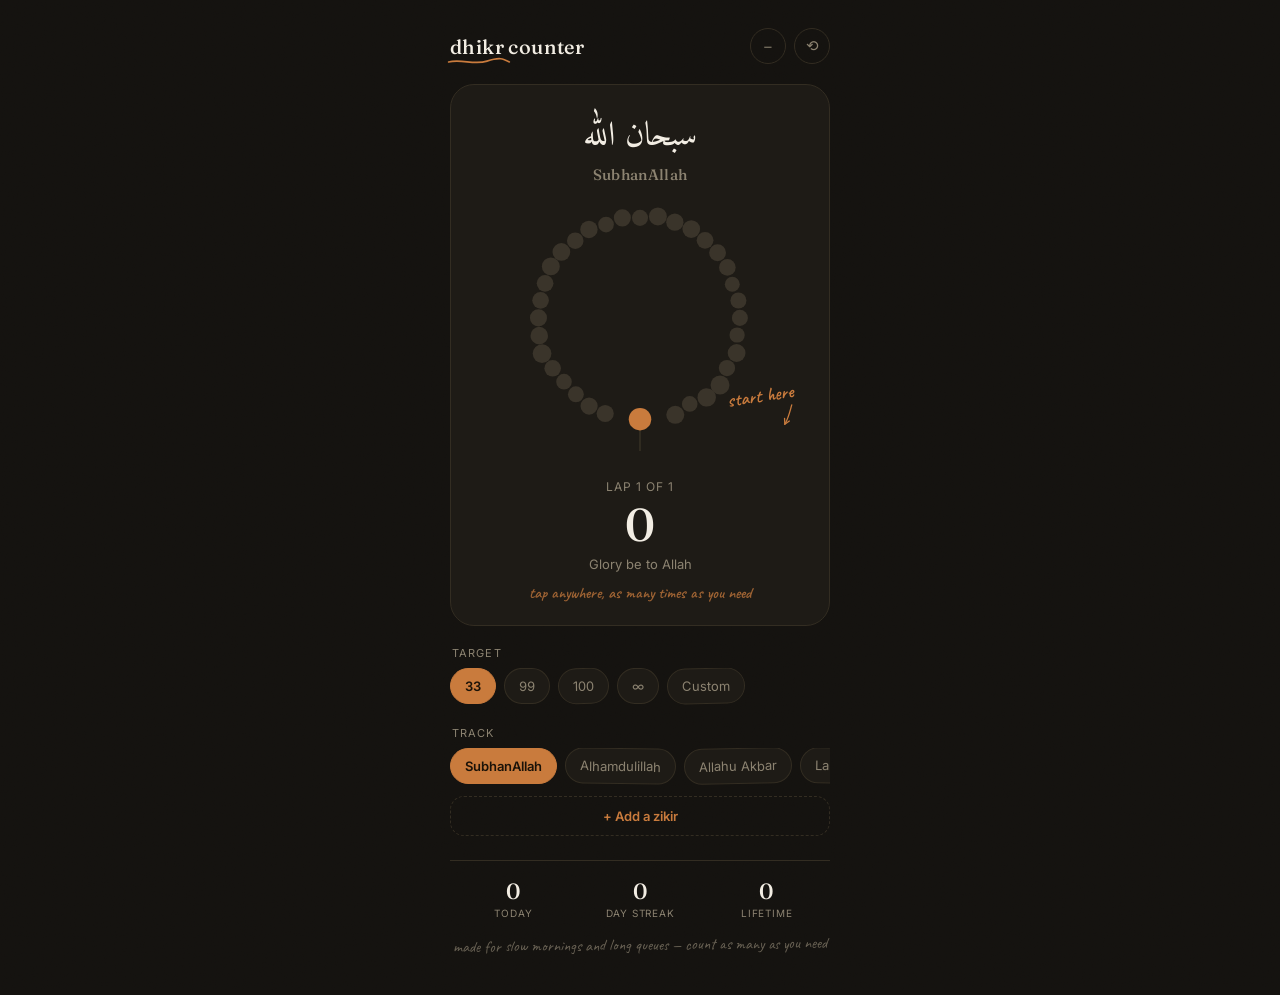
==== index.html @ d70d47c8 "first comment" ====
<!doctype html>
<html lang="en">
  <head>
    <meta charset="UTF-8" />
    <meta
      name="viewport"
      content="width=device-width, initial-scale=1, maximum-scale=1"
    />
    <title>Dhikr — Counter</title>
    <style>
      @import url("https://fonts.googleapis.com/css2?family=Fraunces:opsz,wght@9..144,400;9..144,500;9..144,600&family=Amiri:wght@400;700&family=Inter:wght@400;500;600&family=Caveat:wght@500;600&display=swap");

      :root {
        --bg: #14120f;
        --surface: #1e1b16;
        --surface-2: #262119;
        --bead-idle: #3a342a;
        --bead-lit: #e8dcc4;
        --accent: #c97b3d;
        --accent-soft: rgba(201, 123, 61, 0.18);
        --text: #f2ede3;
        --text-muted: #8c8371;
        --border: #332d22;
        --danger: #b8583f;
      }

      * {
        box-sizing: border-box;
      }
      html,
      body {
        margin: 0;
        padding: 0;
      }
      @media (prefers-reduced-motion: reduce) {
        * {
          animation-duration: 0.001ms !important;
          transition-duration: 0.001ms !important;
        }
      }

      body {
        background: var(--bg);
        color: var(--text);
        font-family: "Inter", sans-serif;
        min-height: 100vh;
        display: flex;
        justify-content: center;
        position: relative;
        overflow-x: hidden;
      }

      .grain {
        position: fixed;
        inset: 0;
        pointer-events: none;
        opacity: 0.05;
        mix-blend-mode: overlay;
        z-index: 0;
      }

      .app {
        width: 100%;
        max-width: 420px;
        padding: 28px 20px 40px;
        position: relative;
        z-index: 1;
        display: flex;
        flex-direction: column;
        gap: 20px;
      }

      header {
        display: flex;
        align-items: center;
        justify-content: space-between;
      }
      .wordmark {
        font-family: "Fraunces", serif;
        font-weight: 500;
        font-size: 20px;
        letter-spacing: 0.02em;
        color: var(--text);
      }
      .wordmark .word {
        position: relative;
        display: inline-block;
      }
      .wordmark .scribble {
        position: absolute;
        left: -3px;
        bottom: -8px;
        width: calc(100% + 10px);
        height: 10px;
        overflow: visible;
      }
      .wordmark .scribble path {
        stroke: var(--accent);
        stroke-width: 2;
        fill: none;
        stroke-linecap: round;
      }

      .header-actions {
        display: flex;
        gap: 8px;
      }
      .icon-btn {
        background: none;
        border: 1px solid var(--border);
        color: var(--text-muted);
        width: 36px;
        height: 36px;
        border-radius: 50%;
        cursor: pointer;
        display: flex;
        align-items: center;
        justify-content: center;
        font-size: 15px;
        transition:
          color 0.2s,
          border-color 0.2s,
          transform 0.2s;
        position: relative;
      }
      .icon-btn:hover {
        color: var(--text);
        border-color: var(--text-muted);
      }
      .icon-btn.pending {
        color: var(--danger);
        border-color: var(--danger);
        animation: pulse 1s ease-in-out infinite;
      }
      @keyframes pulse {
        0%,
        100% {
          transform: scale(1);
        }
        50% {
          transform: scale(1.08);
        }
      }

      .phrase-card {
        background: var(--surface);
        border: 1px solid var(--border);
        border-radius: 24px;
        padding: 30px 20px 22px;
        display: flex;
        flex-direction: column;
        align-items: center;
        gap: 6px;
        cursor: pointer;
        user-select: none;
        -webkit-user-select: none;
        -webkit-tap-highlight-color: transparent;
        position: relative;
        transition:
          box-shadow 0.25s ease,
          transform 0.08s ease;
      }
      .phrase-card:active {
        transform: scale(0.997);
      }
      .phrase-card:focus-visible {
        outline: 2px solid var(--accent);
        outline-offset: 3px;
      }
      .phrase-card.celebrate {
        box-shadow:
          0 0 0 1px var(--accent),
          0 0 44px var(--accent-soft);
      }

      .arabic {
        font-family: "Amiri", serif;
        font-size: 34px;
        line-height: 1.3;
        direction: rtl;
        text-align: center;
      }
      .custom-phrase {
        font-family: "Fraunces", serif;
        font-weight: 500;
        font-size: 27px;
        line-height: 1.3;
        text-align: center;
      }
      .translit {
        font-family: "Fraunces", serif;
        font-weight: 500;
        font-size: 15px;
        color: var(--text-muted);
        letter-spacing: 0.02em;
      }

      .necklace-wrap {
        position: relative;
        width: 100%;
        max-width: 300px;
      }
      svg#necklace {
        width: 100%;
        height: auto;
        margin: 6px 0 -4px;
        overflow: visible;
        display: block;
      }

      .margin-note {
        position: absolute;
        right: -6px;
        bottom: 14%;
        font-family: "Caveat", cursive;
        font-size: 19px;
        font-weight: 600;
        color: var(--accent);
        transform: rotate(-9deg);
        line-height: 1;
        pointer-events: none;
        transition: opacity 0.5s ease;
        text-align: right;
      }
      .margin-note.gone {
        opacity: 0;
      }
      .note-arrow {
        width: 26px;
        height: 26px;
        display: block;
        margin: 2px 0 0 auto;
        transform: scaleX(-1) rotate(6deg);
      }
      .note-arrow path {
        stroke: var(--accent);
        stroke-width: 2;
        fill: none;
        stroke-linecap: round;
        stroke-linejoin: round;
      }
      .bead {
        transition: fill 0.18s ease;
        transform-box: fill-box;
        transform-origin: center;
      }
      .bead.lit {
        fill: var(--bead-lit);
      }
      .bead.idle {
        fill: var(--bead-idle);
      }
      .bead.pop {
        animation: beadPop 0.35s ease;
      }
      @keyframes beadPop {
        0% {
          transform: scale(0.4);
        }
        55% {
          transform: scale(1.3);
        }
        100% {
          transform: scale(1);
        }
      }
      .imam-bead {
        fill: var(--accent);
      }
      .tassel {
        stroke: var(--border);
        stroke-width: 2;
      }

      .lap-info {
        font-size: 12px;
        color: var(--text-muted);
        letter-spacing: 0.08em;
        text-transform: uppercase;
      }
      .count-big {
        font-family: "Fraunces", serif;
        font-weight: 500;
        font-size: 46px;
        line-height: 1;
        margin: 2px 0;
        font-variant-numeric: tabular-nums;
      }
      .meaning {
        font-size: 13px;
        color: var(--text-muted);
        text-align: center;
        min-height: 16px;
      }
      .footline {
        min-height: 20px;
        margin-top: 4px;
      }
      .hint {
        font-family: "Caveat", cursive;
        font-size: 16px;
        font-weight: 600;
        color: var(--accent);
        opacity: 0.75;
        transition: opacity 0.4s;
      }

      .toast {
        position: absolute;
        top: 14px;
        left: 50%;
        transform: translateX(-50%);
        background: var(--accent);
        color: #1a1208;
        font-family: "Fraunces", serif;
        font-weight: 600;
        font-size: 13px;
        padding: 6px 14px;
        border-radius: 100px;
        opacity: 0;
        pointer-events: none;
        transition:
          opacity 0.3s,
          transform 0.3s;
        white-space: nowrap;
        display: flex;
        gap: 8px;
        align-items: center;
      }
      .toast.show {
        opacity: 1;
        transform: translateX(-50%) translateY(4px);
        pointer-events: auto;
      }
      .toast .toast-action {
        text-decoration: underline;
        cursor: pointer;
      }

      .chip-row {
        display: flex;
        gap: 8px;
        overflow-x: auto;
        padding-bottom: 2px;
        scrollbar-width: none;
        align-items: center;
      }
      .chip-row::-webkit-scrollbar {
        display: none;
      }

      .chip {
        flex: 0 0 auto;
        background: var(--surface);
        border: 1px solid var(--border);
        color: var(--text-muted);
        font-family: "Inter";
        font-size: 13px;
        padding: 9px 14px;
        border-radius: 100px;
        cursor: pointer;
        white-space: nowrap;
        transition: all 0.15s ease;
        display: flex;
        align-items: center;
        gap: 8px;
      }
      .chip:nth-child(odd) {
        transform: rotate(-1.1deg);
      }
      .chip:nth-child(even) {
        transform: rotate(0.9deg);
      }
      .chip.active,
      .chip:hover {
        transform: rotate(0deg);
      }
      .chip.active {
        background: var(--accent);
        color: #1a1208;
        border-color: var(--accent);
        font-weight: 600;
      }
      .chip:hover:not(.active) {
        border-color: var(--text-muted);
        color: var(--text);
      }
      .chip .dot {
        width: 5px;
        height: 5px;
        border-radius: 50%;
        background: currentColor;
        opacity: 0.5;
      }
      .chip .del {
        opacity: 0.55;
        padding-left: 2px;
        font-size: 14px;
        line-height: 1;
      }
      .chip .del:hover {
        opacity: 1;
        color: var(--danger);
      }
      .add-track-btn {
        width: 100%;
        margin-top: 10px;
        background: none;
        border: 1px dashed var(--border);
        color: var(--accent);
        font-family: "Inter";
        font-size: 13px;
        font-weight: 600;
        padding: 11px;
        border-radius: 14px;
        cursor: pointer;
        transition: all 0.15s ease;
      }
      .add-track-btn:hover {
        background: var(--accent-soft);
        border-color: var(--accent);
      }

      .stats {
        display: flex;
        justify-content: space-between;
        border-top: 1px solid var(--border);
        padding-top: 16px;
        margin-top: 4px;
      }
      .stat {
        display: flex;
        flex-direction: column;
        align-items: center;
        gap: 2px;
        flex: 1;
      }
      .stat span {
        font-family: "Fraunces", serif;
        font-weight: 500;
        font-size: 22px;
        font-variant-numeric: tabular-nums;
      }
      .stat label {
        font-size: 10px;
        color: var(--text-muted);
        letter-spacing: 0.08em;
        text-transform: uppercase;
      }

      .section-label {
        font-size: 11px;
        color: var(--text-muted);
        letter-spacing: 0.1em;
        text-transform: uppercase;
        padding-left: 2px;
        margin-bottom: 8px;
      }

      .colophon {
        font-family: "Caveat", cursive;
        font-size: 16px;
        color: var(--text-muted);
        opacity: 0.7;
        text-align: center;
        margin-top: -4px;
        transform: rotate(-0.6deg);
      }

      .modal-overlay {
        position: fixed;
        inset: 0;
        background: rgba(10, 8, 6, 0.6);
        backdrop-filter: blur(3px);
        display: flex;
        align-items: center;
        justify-content: center;
        z-index: 50;
        opacity: 1;
        transition: opacity 0.2s ease;
        padding: 20px;
      }
      .modal-overlay.hidden {
        opacity: 0;
        pointer-events: none;
      }
      .modal-card {
        background: var(--surface-2);
        border: 1px solid var(--border);
        border-radius: 20px;
        padding: 22px;
        width: min(360px, 100%);
        display: flex;
        flex-direction: column;
        gap: 12px;
      }
      .modal-title {
        font-family: "Fraunces", serif;
        font-weight: 500;
        font-size: 18px;
      }
      .modal-sub {
        font-size: 12px;
        color: var(--text-muted);
        margin-top: -8px;
      }
      .field-label {
        font-size: 11px;
        color: var(--text-muted);
        letter-spacing: 0.06em;
        text-transform: uppercase;
      }
      .field-input {
        background: var(--bg);
        border: 1px solid var(--border);
        color: var(--text);
        border-radius: 10px;
        padding: 11px 13px;
        font-family: "Inter";
        font-size: 14px;
        outline: none;
        transition: border-color 0.15s;
      }
      .field-input:focus {
        border-color: var(--accent);
      }
      .modal-actions {
        display: flex;
        justify-content: flex-end;
        gap: 8px;
        margin-top: 6px;
      }
      .btn {
        border-radius: 10px;
        padding: 10px 16px;
        font-family: "Inter";
        font-size: 13px;
        font-weight: 600;
        cursor: pointer;
        border: 1px solid transparent;
      }
      .btn-ghost {
        background: none;
        border-color: var(--border);
        color: var(--text-muted);
      }
      .btn-ghost:hover {
        color: var(--text);
      }
      .btn-primary {
        background: var(--accent);
        color: #1a1208;
      }
      .btn-primary:disabled {
        opacity: 0.4;
        cursor: not-allowed;
      }

      .visually-hidden {
        position: absolute;
        width: 1px;
        height: 1px;
        overflow: hidden;
        clip: rect(0, 0, 0, 0);
        white-space: nowrap;
      }
    </style>
  </head>
  <body>
    <svg class="grain" width="0" height="0">
      <filter id="noise">
        <feTurbulence
          type="fractalNoise"
          baseFrequency="0.9"
          numOctaves="2"
          stitchTiles="stitch"
        />
      </filter>
    </svg>
    <div class="grain" style="filter: url(#noise); background: #000"></div>

    <div class="app">
      <header>
        <div class="wordmark">
          <span class="word"
            >dhikr<svg
              class="scribble"
              viewBox="0 0 80 12"
              preserveAspectRatio="none"
              aria-hidden="true"
            >
              <path d="M2 6 C 18 2, 34 10, 50 5 S 70 2, 78 6" /></svg
          ></span>
          counter
        </div>
        <div class="header-actions">
          <button
            id="minusBtn"
            class="icon-btn"
            title="Subtract one count"
            aria-label="Subtract one from count"
          >
            −
          </button>
          <button
            id="resetBtn"
            class="icon-btn"
            title="Reset today's count"
            aria-label="Reset today's count"
          >
            ⟲
          </button>
        </div>
      </header>

      <div
        class="phrase-card"
        id="tapZone"
        role="button"
        tabindex="0"
        aria-label="Tap to count"
      >
        <div class="toast" id="toast"></div>
        <div id="primaryText"></div>
        <div class="translit" id="translitText"></div>

        <div class="necklace-wrap">
          <svg id="necklace" viewBox="0 0 320 300"></svg>
          <div class="margin-note" id="marginNote">
            start here
            <svg class="note-arrow" viewBox="0 0 40 40" aria-hidden="true">
              <path d="M4 4 C 10 14, 14 22, 22 30" />
              <path d="M14 27 L22 30 L20 21" />
            </svg>
          </div>
        </div>

        <div class="lap-info" id="lapInfo">Lap 1</div>
        <div class="count-big" id="countBig">0</div>
        <div class="meaning" id="meaningText"></div>
        <div class="footline">
          <span class="hint" id="hint"
            >tap anywhere, as many times as you need</span
          >
        </div>
      </div>

      <div class="visually-hidden" id="liveRegion" aria-live="polite"></div>

      <div>
        <div class="section-label">Target</div>
        <div class="chip-row" id="targets"></div>
      </div>

      <div>
        <div class="section-label">Track</div>
        <div class="chip-row" id="tracks"></div>
        <button id="addTrackBtn" class="add-track-btn">+ Add a zikir</button>
      </div>

      <div class="stats">
        <div class="stat">
          <span id="statToday">0</span><label>Today</label>
        </div>
        <div class="stat">
          <span id="statStreak">0</span><label>Day streak</label>
        </div>
        <div class="stat">
          <span id="statLifetime">0</span><label>Lifetime</label>
        </div>
      </div>

      <div class="colophon">
        made for slow mornings and long queues — count as many as you need
      </div>
    </div>

    <div class="modal-overlay hidden" id="modalOverlay">
      <div class="modal-card">
        <div class="modal-title">Add a zikir</div>
        <div class="modal-sub">
          Type it however you say it — Arabic script or transliteration both
          work.
        </div>
        <div class="field-label">Phrase</div>
        <input
          id="inputPhrase"
          class="field-input"
          type="text"
          placeholder="e.g. يا لطيف or Ya Latif"
          maxlength="60"
        />
        <div class="field-label">Meaning (optional)</div>
        <input
          id="inputMeaning"
          class="field-input"
          type="text"
          placeholder="e.g. O Most Gentle"
          maxlength="80"
        />
        <div class="modal-actions">
          <button id="modalCancel" class="btn btn-ghost">Cancel</button>
          <button id="modalAdd" class="btn btn-primary" disabled>Add</button>
        </div>
      </div>
    </div>

    <div class="modal-overlay hidden" id="targetModalOverlay">
      <div class="modal-card">
        <div class="modal-title">Set a target</div>
        <div class="field-label">Number of counts</div>
        <input
          id="inputTarget"
          class="field-input"
          type="number"
          inputmode="numeric"
          min="1"
          step="1"
          placeholder="e.g. 250"
        />
        <div class="modal-actions">
          <button id="targetModalCancel" class="btn btn-ghost">Cancel</button>
          <button id="targetModalSet" class="btn btn-primary" disabled>
            Set
          </button>
        </div>
      </div>
    </div>

    <script>
      (function () {
        const PRESETS = [
          {
            id: "subhanallah",
            arabic: "سبحان الله",
            translit: "SubhanAllah",
            meaning: "Glory be to Allah",
          },
          {
            id: "alhamdulillah",
            arabic: "الحمد لله",
            translit: "Alhamdulillah",
            meaning: "All praise is for Allah",
          },
          {
            id: "allahuakbar",
            arabic: "الله أكبر",
            translit: "Allahu Akbar",
            meaning: "Allah is greatest",
          },
          {
            id: "lailaha",
            arabic: "لا إله إلا الله",
            translit: "La ilaha illallah",
            meaning: "There is no god but Allah",
          },
          {
            id: "astaghfirullah",
            arabic: "أستغفر الله",
            translit: "Astaghfirullah",
            meaning: "I seek Allah\u2019s forgiveness",
          },
        ];
        const TARGETS = [
          { label: "33", value: 33 },
          { label: "99", value: 99 },
          { label: "100", value: 100 },
          { label: "\u221E", value: 0 },
        ];

        let customTracks = [];
        let ALL_TRACKS = [];

        const els = {
          primary: document.getElementById("primaryText"),
          translit: document.getElementById("translitText"),
          meaning: document.getElementById("meaningText"),
          lapInfo: document.getElementById("lapInfo"),
          countBig: document.getElementById("countBig"),
          hint: document.getElementById("hint"),
          marginNote: document.getElementById("marginNote"),
          tapZone: document.getElementById("tapZone"),
          necklace: document.getElementById("necklace"),
          targets: document.getElementById("targets"),
          tracks: document.getElementById("tracks"),
          addTrackBtn: document.getElementById("addTrackBtn"),
          statToday: document.getElementById("statToday"),
          statStreak: document.getElementById("statStreak"),
          statLifetime: document.getElementById("statLifetime"),
          minusBtn: document.getElementById("minusBtn"),
          resetBtn: document.getElementById("resetBtn"),
          toast: document.getElementById("toast"),
          liveRegion: document.getElementById("liveRegion"),
          modalOverlay: document.getElementById("modalOverlay"),
          inputPhrase: document.getElementById("inputPhrase"),
          inputMeaning: document.getElementById("inputMeaning"),
          modalAdd: document.getElementById("modalAdd"),
          modalCancel: document.getElementById("modalCancel"),
          targetModalOverlay: document.getElementById("targetModalOverlay"),
          inputTarget: document.getElementById("inputTarget"),
          targetModalSet: document.getElementById("targetModalSet"),
          targetModalCancel: document.getElementById("targetModalCancel"),
        };

        function todayStr() {
          return new Date().toISOString().slice(0, 10);
        }
        function yesterdayStr() {
          const d = new Date();
          d.setDate(d.getDate() - 1);
          return d.toISOString().slice(0, 10);
        }
        function fmt(n) {
          return n.toLocaleString("en-US");
        }
        function isArabicText(s) {
          return /[\u0600-\u06FF]/.test(s);
        }

        async function sGet(key) {
          try {
            const r = await window.storage.get(key, false);
            return r ? JSON.parse(r.value) : null;
          } catch (e) {
            return null;
          }
        }
        async function sSet(key, val) {
          try {
            await window.storage.set(key, JSON.stringify(val), false);
          } catch (e) {
            console.error("storage error", e);
          }
        }
        async function sDelete(key) {
          try {
            await window.storage.delete(key, false);
          } catch (e) {}
        }

        let meta = { lifetime: 0, streak: 0, lastActive: null };
        let trackCache = {};
        let currentTrackId = PRESETS[0].id;
        let hasTappedOnce = false;
        let saveTimer = null;

        function scheduleSave() {
          clearTimeout(saveTimer);
          saveTimer = setTimeout(flushSave, 500);
        }
        function flushSave() {
          sSet("meta", meta);
          if (trackCache[currentTrackId])
            sSet("track:" + currentTrackId, trackCache[currentTrackId]);
        }
        window.addEventListener("visibilitychange", () => {
          if (document.visibilityState === "hidden") {
            clearTimeout(saveTimer);
            flushSave();
          }
        });

        async function loadTrack(id) {
          if (trackCache[id]) return trackCache[id];
          let d = await sGet("track:" + id);
          if (!d) d = { date: todayStr(), count: 0, target: 33 };
          if (d.date !== todayStr()) {
            d.date = todayStr();
            d.count = 0;
          }
          trackCache[id] = d;
          return d;
        }

        function getTrack(id) {
          return ALL_TRACKS.find((t) => t.id === id);
        }

        function getDisplay(track) {
          if (track.isCustom) {
            const arabic = isArabicText(track.phrase);
            return {
              primary: track.phrase,
              primaryClass: arabic ? "arabic" : "custom-phrase",
              secondary: null,
              meaning: track.meaning || "",
            };
          }
          return {
            primary: track.arabic,
            primaryClass: "arabic",
            secondary: track.translit,
            meaning: track.meaning || "",
          };
        }

        function polar(cx, cy, r, thetaDeg) {
          const t = (thetaDeg * Math.PI) / 180;
          return { x: cx + r * Math.sin(t), y: cy - r * Math.cos(t) };
        }

        function buildNecklace(lapLength, litCount, animateLast) {
          const svg = els.necklace;
          svg.innerHTML = "";
          const cx = 160,
            cy = 130,
            r = 108;
          const ns = "http://www.w3.org/2000/svg";

          const imamPos = polar(cx, cy, r, 180);
          const tassel = document.createElementNS(ns, "line");
          tassel.setAttribute("x1", imamPos.x);
          tassel.setAttribute("y1", imamPos.y + 10);
          tassel.setAttribute("x2", imamPos.x);
          tassel.setAttribute("y2", imamPos.y + 34);
          tassel.setAttribute("class", "tassel");
          svg.appendChild(tassel);

          const startA = -160,
            endA = 160;
          for (let i = 0; i < lapLength; i++) {
            const theta =
              lapLength === 1
                ? 0
                : startA + i * ((endA - startA) / (lapLength - 1));
            // deterministic jitter per bead index — a real strung necklace is never perfectly even
            const seed =
              Math.sin(i * 12.9898 + lapLength * 78.233) * 43758.5453;
            const jitter = seed - Math.floor(seed); // 0..1
            const rJit = r + (jitter - 0.5) * 7;
            const sizeJit = 9 + (jitter - 0.5) * 2.2;
            const p = polar(cx, cy, rJit, theta);
            const c = document.createElementNS(ns, "circle");
            c.setAttribute("cx", p.x);
            c.setAttribute("cy", p.y);
            c.setAttribute("r", sizeJit);
            const lit = i < litCount;
            c.setAttribute(
              "class",
              "bead " +
                (lit ? "lit" : "idle") +
                (animateLast && i === litCount - 1 ? " pop" : ""),
            );
            svg.appendChild(c);
          }

          const imam = document.createElementNS(ns, "circle");
          imam.setAttribute("cx", imamPos.x);
          imam.setAttribute("cy", imamPos.y);
          imam.setAttribute("r", 12);
          imam.setAttribute("class", "imam-bead");
          svg.appendChild(imam);
        }

        function computeLapState(count, target) {
          if (!target) {
            const posInLap = count % 33;
            const lapNum = Math.floor(count / 33) + 1;
            return { lapLength: 33, posInLap, lapNum, totalLaps: null };
          }
          const inCycle = count % target;
          const lapIndex = Math.floor(inCycle / 33);
          const lapLength = Math.min(33, target - lapIndex * 33);
          const posInLap = inCycle - lapIndex * 33;
          const totalLaps = Math.ceil(target / 33);
          return { lapLength, posInLap, lapNum: lapIndex + 1, totalLaps };
        }

        function updateOnboarding() {
          const data = trackCache[currentTrackId];
          const show = !data || data.count === 0;
          els.hint.style.display = show ? "inline" : "none";
          els.marginNote.classList.toggle("gone", !show);
          hasTappedOnce = !show;
        }

        function render(animateLast) {
          const track = getTrack(currentTrackId);
          const data = trackCache[currentTrackId];
          const disp = getDisplay(track);

          els.primary.textContent = disp.primary;
          els.primary.className = disp.primaryClass;
          els.translit.textContent = disp.secondary || "";
          els.translit.style.display = disp.secondary ? "block" : "none";
          els.meaning.textContent = disp.meaning;

          const state = computeLapState(data.count, data.target);
          buildNecklace(state.lapLength, state.posInLap, animateLast);
          els.lapInfo.textContent = state.totalLaps
            ? `Lap ${Math.min(state.lapNum, state.totalLaps)} of ${state.totalLaps}`
            : `Lap ${state.lapNum}`;
          els.countBig.textContent = fmt(data.count);

          document.querySelectorAll("#targets .chip").forEach((ch) => {
            ch.classList.toggle(
              "active",
              Number(ch.dataset.value) === data.target,
            );
          });
          document.querySelectorAll("#tracks .chip").forEach((ch) => {
            ch.classList.toggle("active", ch.dataset.id === currentTrackId);
          });

          els.statToday.textContent = fmt(data.count);
          els.statStreak.textContent = fmt(meta.streak);
          els.statLifetime.textContent = fmt(meta.lifetime);

          els.tapZone.setAttribute(
            "aria-label",
            `${disp.primary}, count ${data.count}, tap to increase`,
          );
        }

        function vibrate(pattern) {
          if (navigator.vibrate) {
            try {
              navigator.vibrate(pattern);
            } catch (e) {}
          }
        }

        function showToast(text, actionLabel, actionFn) {
          els.toast.innerHTML = "";
          els.toast.appendChild(document.createTextNode(text));
          if (actionLabel) {
            const a = document.createElement("span");
            a.className = "toast-action";
            a.textContent = actionLabel;
            a.addEventListener("click", (e) => {
              e.stopPropagation();
              actionFn && actionFn();
              els.toast.classList.remove("show");
            });
            els.toast.appendChild(a);
          }
          els.toast.classList.add("show");
          clearTimeout(showToast._t);
          showToast._t = setTimeout(
            () => els.toast.classList.remove("show"),
            actionLabel ? 4000 : 1300,
          );
        }

        function announce(text) {
          els.liveRegion.textContent = text;
        }

        function registerDailyActivity() {
          const today = todayStr();
          if (meta.lastActive === today) return;
          meta.streak =
            meta.lastActive === yesterdayStr() ? meta.streak + 1 : 1;
          meta.lastActive = today;
        }

        function tap() {
          const data = trackCache[currentTrackId];
          const before = computeLapState(data.count, data.target);

          data.count += 1;
          meta.lifetime += 1;
          registerDailyActivity();

          const after = computeLapState(data.count, data.target);

          if (hasTappedOnce === false) {
            updateOnboarding();
          }

          render(true);

          if (data.target && data.count % data.target === 0) {
            els.tapZone.classList.add("celebrate");
            showToast(data.target + " completed ✓");
            announce(data.target + " completed");
            vibrate([40, 80, 40, 80, 80]);
            setTimeout(() => els.tapZone.classList.remove("celebrate"), 700);
          } else if (after.lapNum !== before.lapNum) {
            announce(
              "Lap " +
                Math.min(after.lapNum, after.totalLaps || after.lapNum) +
                " started",
            );
          }

          scheduleSave();
        }

        function decrement() {
          const data = trackCache[currentTrackId];
          if (data.count <= 0) return;
          data.count -= 1;
          meta.lifetime = Math.max(0, meta.lifetime - 1);
          if (data.count === 0) updateOnboarding();
          render(false);
          scheduleSave();
        }
        els.minusBtn.addEventListener("click", decrement);

        function buildTargetChips() {
          els.targets.innerHTML = "";
          const presetValues = TARGETS.map((t) => t.value);
          const currentTarget = trackCache[currentTrackId]
            ? trackCache[currentTrackId].target
            : 33;
          const isCustomActive = !presetValues.includes(currentTarget);

          TARGETS.forEach((t) => {
            const chip = document.createElement("button");
            chip.className = "chip";
            chip.textContent = t.label;
            chip.dataset.value = t.value;
            chip.addEventListener("click", () => {
              trackCache[currentTrackId].target = t.value;
              scheduleSave();
              buildTargetChips();
              render(false);
            });
            els.targets.appendChild(chip);
          });

          const customChip = document.createElement("button");
          customChip.className = "chip" + (isCustomActive ? " active" : "");
          customChip.textContent = isCustomActive
            ? fmt(currentTarget)
            : "Custom";
          customChip.dataset.custom = "true";
          customChip.addEventListener("click", openTargetModal);
          els.targets.appendChild(customChip);
        }

        function openTargetModal() {
          const currentTarget = trackCache[currentTrackId]
            ? trackCache[currentTrackId].target
            : "";
          const presetValues = TARGETS.map((t) => t.value);
          els.inputTarget.value =
            currentTarget && !presetValues.includes(currentTarget)
              ? currentTarget
              : "";
          els.targetModalSet.disabled = true;
          els.targetModalOverlay.classList.remove("hidden");
          setTimeout(() => els.inputTarget.focus(), 50);
        }
        function closeTargetModal() {
          els.targetModalOverlay.classList.add("hidden");
        }

        els.inputTarget.addEventListener("input", () => {
          const v = parseInt(els.inputTarget.value, 10);
          els.targetModalSet.disabled = !(v > 0);
        });
        els.targetModalCancel.addEventListener("click", closeTargetModal);
        els.targetModalOverlay.addEventListener("click", (e) => {
          if (e.target === els.targetModalOverlay) closeTargetModal();
        });
        els.inputTarget.addEventListener("keydown", (e) => {
          if (e.key === "Enter" && !els.targetModalSet.disabled)
            setCustomTarget();
        });
        els.targetModalSet.addEventListener("click", setCustomTarget);

        function setCustomTarget() {
          const v = parseInt(els.inputTarget.value, 10);
          if (!(v > 0)) return;
          trackCache[currentTrackId].target = v;
          scheduleSave();
          buildTargetChips();
          render(false);
          closeTargetModal();
        }

        function buildTrackChips() {
          els.tracks.innerHTML = "";
          ALL_TRACKS.forEach((t) => {
            const chip = document.createElement("button");
            chip.className = "chip";
            chip.dataset.id = t.id;

            const label = document.createElement("span");
            label.textContent = t.isCustom ? t.phrase : t.translit;
            chip.appendChild(label);

            if (t.isCustom) {
              const dot = document.createElement("span");
              dot.className = "dot";
              chip.insertBefore(dot, label);
              const del = document.createElement("span");
              del.className = "del";
              del.textContent = "×";
              del.title = "Remove";
              del.addEventListener("click", (e) => {
                e.stopPropagation();
                deleteCustomTrack(t.id);
              });
              chip.appendChild(del);
            }

            chip.addEventListener("click", async () => {
              currentTrackId = t.id;
              await loadTrack(t.id);
              sSet("ui:lastTrack", { id: t.id });
              hasTappedOnce = false;
              updateOnboarding();
              buildTargetChips();
              render(false);
            });
            els.tracks.appendChild(chip);
          });
        }

        async function deleteCustomTrack(id) {
          const removed = customTracks.find((t) => t.id === id);
          customTracks = customTracks.filter((t) => t.id !== id);
          ALL_TRACKS = PRESETS.concat(customTracks);
          await sSet("custom-tracks", customTracks);
          await sDelete("track:" + id);
          delete trackCache[id];

          if (currentTrackId === id) {
            currentTrackId = PRESETS[0].id;
            await loadTrack(currentTrackId);
            sSet("ui:lastTrack", { id: currentTrackId });
          }
          buildTrackChips();
          buildTargetChips();
          render(false);

          showToast("Zikir removed", "Undo", async () => {
            customTracks.push(removed);
            ALL_TRACKS = PRESETS.concat(customTracks);
            await sSet("custom-tracks", customTracks);
            buildTrackChips();
            render(false);
          });
        }

        function openModal() {
          els.inputPhrase.value = "";
          els.inputMeaning.value = "";
          els.modalAdd.disabled = true;
          els.modalOverlay.classList.remove("hidden");
          setTimeout(() => els.inputPhrase.focus(), 50);
        }
        function closeModal() {
          els.modalOverlay.classList.add("hidden");
        }

        els.inputPhrase.addEventListener("input", () => {
          els.modalAdd.disabled = els.inputPhrase.value.trim().length === 0;
        });
        els.modalCancel.addEventListener("click", closeModal);
        els.addTrackBtn.addEventListener("click", openModal);
        els.modalOverlay.addEventListener("click", (e) => {
          if (e.target === els.modalOverlay) closeModal();
        });
        document.addEventListener("keydown", (e) => {
          if (
            e.key === "Escape" &&
            !els.modalOverlay.classList.contains("hidden")
          )
            closeModal();
        });

        async function addCustomTrack() {
          const phrase = els.inputPhrase.value.trim();
          if (!phrase) return;
          const meaning = els.inputMeaning.value.trim();
          const id =
            "custom-" +
            Date.now().toString(36) +
            Math.random().toString(36).slice(2, 6);
          const track = {
            id,
            phrase,
            meaning,
            isCustom: true,
            createdAt: todayStr(),
          };
          customTracks.push(track);
          ALL_TRACKS = PRESETS.concat(customTracks);
          await sSet("custom-tracks", customTracks);

          currentTrackId = id;
          await loadTrack(id);
          sSet("ui:lastTrack", { id });

          buildTrackChips();
          buildTargetChips();
          hasTappedOnce = false;
          updateOnboarding();
          render(false);
          closeModal();
        }
        els.modalAdd.addEventListener("click", addCustomTrack);
        els.inputMeaning.addEventListener("keydown", (e) => {
          if (e.key === "Enter" && !els.modalAdd.disabled) addCustomTrack();
        });
        els.inputPhrase.addEventListener("keydown", (e) => {
          if (e.key === "Enter" && !els.modalAdd.disabled) addCustomTrack();
        });

        let resetPending = false,
          resetTimer = null;
        els.resetBtn.addEventListener("click", () => {
          if (!resetPending) {
            resetPending = true;
            els.resetBtn.classList.add("pending");
            els.resetBtn.title = "Tap again to confirm reset";
            resetTimer = setTimeout(() => {
              resetPending = false;
              els.resetBtn.classList.remove("pending");
              els.resetBtn.title = "Reset today's count";
            }, 3000);
          } else {
            clearTimeout(resetTimer);
            resetPending = false;
            els.resetBtn.classList.remove("pending");
            els.resetBtn.title = "Reset today's count";
            trackCache[currentTrackId].count = 0;
            updateOnboarding();
            scheduleSave();
            render(false);
          }
        });

        els.tapZone.addEventListener("click", tap);
        els.tapZone.addEventListener("keydown", (e) => {
          if (e.key === "Enter" || e.key === " ") {
            e.preventDefault();
            tap();
          }
        });

        async function init() {
          meta = (await sGet("meta")) || {
            lifetime: 0,
            streak: 0,
            lastActive: null,
          };
          customTracks = (await sGet("custom-tracks")) || [];
          ALL_TRACKS = PRESETS.concat(customTracks);

          const lastTrack = await sGet("ui:lastTrack");
          if (lastTrack && ALL_TRACKS.some((t) => t.id === lastTrack.id))
            currentTrackId = lastTrack.id;
          else currentTrackId = PRESETS[0].id;

          await loadTrack(currentTrackId);
          buildTargetChips();
          buildTrackChips();
          updateOnboarding();
          render(false);
        }

        init();
      })();
    </script>
  </body>
</html>
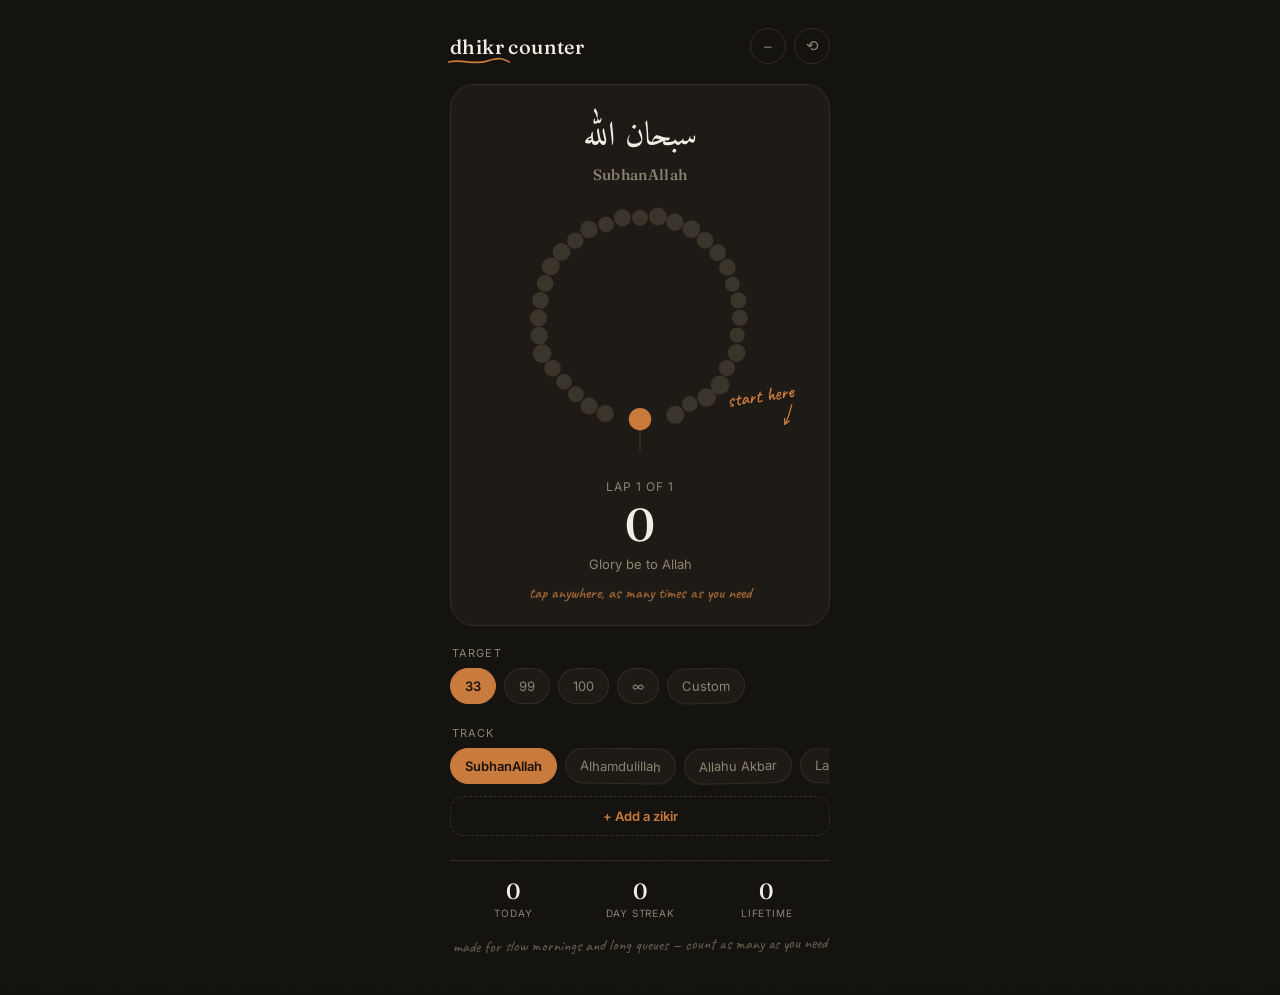
==== commit d5b642f8: "add dhikr counter as sepeate files" ====
--- a/index.html
+++ b/index.html
@@ -7,564 +7,12 @@
       content="width=device-width, initial-scale=1, maximum-scale=1"
     />
     <title>Dhikr — Counter</title>
-    <style>
-      @import url("https://fonts.googleapis.com/css2?family=Fraunces:opsz,wght@9..144,400;9..144,500;9..144,600&family=Amiri:wght@400;700&family=Inter:wght@400;500;600&family=Caveat:wght@500;600&display=swap");
-
-      :root {
-        --bg: #14120f;
-        --surface: #1e1b16;
-        --surface-2: #262119;
-        --bead-idle: #3a342a;
-        --bead-lit: #e8dcc4;
-        --accent: #c97b3d;
-        --accent-soft: rgba(201, 123, 61, 0.18);
-        --text: #f2ede3;
-        --text-muted: #8c8371;
-        --border: #332d22;
-        --danger: #b8583f;
-      }
-
-      * {
-        box-sizing: border-box;
-      }
-      html,
-      body {
-        margin: 0;
-        padding: 0;
-      }
-      @media (prefers-reduced-motion: reduce) {
-        * {
-          animation-duration: 0.001ms !important;
-          transition-duration: 0.001ms !important;
-        }
-      }
-
-      body {
-        background: var(--bg);
-        color: var(--text);
-        font-family: "Inter", sans-serif;
-        min-height: 100vh;
-        display: flex;
-        justify-content: center;
-        position: relative;
-        overflow-x: hidden;
-      }
-
-      .grain {
-        position: fixed;
-        inset: 0;
-        pointer-events: none;
-        opacity: 0.05;
-        mix-blend-mode: overlay;
-        z-index: 0;
-      }
-
-      .app {
-        width: 100%;
-        max-width: 420px;
-        padding: 28px 20px 40px;
-        position: relative;
-        z-index: 1;
-        display: flex;
-        flex-direction: column;
-        gap: 20px;
-      }
-
-      header {
-        display: flex;
-        align-items: center;
-        justify-content: space-between;
-      }
-      .wordmark {
-        font-family: "Fraunces", serif;
-        font-weight: 500;
-        font-size: 20px;
-        letter-spacing: 0.02em;
-        color: var(--text);
-      }
-      .wordmark .word {
-        position: relative;
-        display: inline-block;
-      }
-      .wordmark .scribble {
-        position: absolute;
-        left: -3px;
-        bottom: -8px;
-        width: calc(100% + 10px);
-        height: 10px;
-        overflow: visible;
-      }
-      .wordmark .scribble path {
-        stroke: var(--accent);
-        stroke-width: 2;
-        fill: none;
-        stroke-linecap: round;
-      }
-
-      .header-actions {
-        display: flex;
-        gap: 8px;
-      }
-      .icon-btn {
-        background: none;
-        border: 1px solid var(--border);
-        color: var(--text-muted);
-        width: 36px;
-        height: 36px;
-        border-radius: 50%;
-        cursor: pointer;
-        display: flex;
-        align-items: center;
-        justify-content: center;
-        font-size: 15px;
-        transition:
-          color 0.2s,
-          border-color 0.2s,
-          transform 0.2s;
-        position: relative;
-      }
-      .icon-btn:hover {
-        color: var(--text);
-        border-color: var(--text-muted);
-      }
-      .icon-btn.pending {
-        color: var(--danger);
-        border-color: var(--danger);
-        animation: pulse 1s ease-in-out infinite;
-      }
-      @keyframes pulse {
-        0%,
-        100% {
-          transform: scale(1);
-        }
-        50% {
-          transform: scale(1.08);
-        }
-      }
-
-      .phrase-card {
-        background: var(--surface);
-        border: 1px solid var(--border);
-        border-radius: 24px;
-        padding: 30px 20px 22px;
-        display: flex;
-        flex-direction: column;
-        align-items: center;
-        gap: 6px;
-        cursor: pointer;
-        user-select: none;
-        -webkit-user-select: none;
-        -webkit-tap-highlight-color: transparent;
-        position: relative;
-        transition:
-          box-shadow 0.25s ease,
-          transform 0.08s ease;
-      }
-      .phrase-card:active {
-        transform: scale(0.997);
-      }
-      .phrase-card:focus-visible {
-        outline: 2px solid var(--accent);
-        outline-offset: 3px;
-      }
-      .phrase-card.celebrate {
-        box-shadow:
-          0 0 0 1px var(--accent),
-          0 0 44px var(--accent-soft);
-      }
-
-      .arabic {
-        font-family: "Amiri", serif;
-        font-size: 34px;
-        line-height: 1.3;
-        direction: rtl;
-        text-align: center;
-      }
-      .custom-phrase {
-        font-family: "Fraunces", serif;
-        font-weight: 500;
-        font-size: 27px;
-        line-height: 1.3;
-        text-align: center;
-      }
-      .translit {
-        font-family: "Fraunces", serif;
-        font-weight: 500;
-        font-size: 15px;
-        color: var(--text-muted);
-        letter-spacing: 0.02em;
-      }
-
-      .necklace-wrap {
-        position: relative;
-        width: 100%;
-        max-width: 300px;
-      }
-      svg#necklace {
-        width: 100%;
-        height: auto;
-        margin: 6px 0 -4px;
-        overflow: visible;
-        display: block;
-      }
-
-      .margin-note {
-        position: absolute;
-        right: -6px;
-        bottom: 14%;
-        font-family: "Caveat", cursive;
-        font-size: 19px;
-        font-weight: 600;
-        color: var(--accent);
-        transform: rotate(-9deg);
-        line-height: 1;
-        pointer-events: none;
-        transition: opacity 0.5s ease;
-        text-align: right;
-      }
-      .margin-note.gone {
-        opacity: 0;
-      }
-      .note-arrow {
-        width: 26px;
-        height: 26px;
-        display: block;
-        margin: 2px 0 0 auto;
-        transform: scaleX(-1) rotate(6deg);
-      }
-      .note-arrow path {
-        stroke: var(--accent);
-        stroke-width: 2;
-        fill: none;
-        stroke-linecap: round;
-        stroke-linejoin: round;
-      }
-      .bead {
-        transition: fill 0.18s ease;
-        transform-box: fill-box;
-        transform-origin: center;
-      }
-      .bead.lit {
-        fill: var(--bead-lit);
-      }
-      .bead.idle {
-        fill: var(--bead-idle);
-      }
-      .bead.pop {
-        animation: beadPop 0.35s ease;
-      }
-      @keyframes beadPop {
-        0% {
-          transform: scale(0.4);
-        }
-        55% {
-          transform: scale(1.3);
-        }
-        100% {
-          transform: scale(1);
-        }
-      }
-      .imam-bead {
-        fill: var(--accent);
-      }
-      .tassel {
-        stroke: var(--border);
-        stroke-width: 2;
-      }
-
-      .lap-info {
-        font-size: 12px;
-        color: var(--text-muted);
-        letter-spacing: 0.08em;
-        text-transform: uppercase;
-      }
-      .count-big {
-        font-family: "Fraunces", serif;
-        font-weight: 500;
-        font-size: 46px;
-        line-height: 1;
-        margin: 2px 0;
-        font-variant-numeric: tabular-nums;
-      }
-      .meaning {
-        font-size: 13px;
-        color: var(--text-muted);
-        text-align: center;
-        min-height: 16px;
-      }
-      .footline {
-        min-height: 20px;
-        margin-top: 4px;
-      }
-      .hint {
-        font-family: "Caveat", cursive;
-        font-size: 16px;
-        font-weight: 600;
-        color: var(--accent);
-        opacity: 0.75;
-        transition: opacity 0.4s;
-      }
-
-      .toast {
-        position: absolute;
-        top: 14px;
-        left: 50%;
-        transform: translateX(-50%);
-        background: var(--accent);
-        color: #1a1208;
-        font-family: "Fraunces", serif;
-        font-weight: 600;
-        font-size: 13px;
-        padding: 6px 14px;
-        border-radius: 100px;
-        opacity: 0;
-        pointer-events: none;
-        transition:
-          opacity 0.3s,
-          transform 0.3s;
-        white-space: nowrap;
-        display: flex;
-        gap: 8px;
-        align-items: center;
-      }
-      .toast.show {
-        opacity: 1;
-        transform: translateX(-50%) translateY(4px);
-        pointer-events: auto;
-      }
-      .toast .toast-action {
-        text-decoration: underline;
-        cursor: pointer;
-      }
-
-      .chip-row {
-        display: flex;
-        gap: 8px;
-        overflow-x: auto;
-        padding-bottom: 2px;
-        scrollbar-width: none;
-        align-items: center;
-      }
-      .chip-row::-webkit-scrollbar {
-        display: none;
-      }
-
-      .chip {
-        flex: 0 0 auto;
-        background: var(--surface);
-        border: 1px solid var(--border);
-        color: var(--text-muted);
-        font-family: "Inter";
-        font-size: 13px;
-        padding: 9px 14px;
-        border-radius: 100px;
-        cursor: pointer;
-        white-space: nowrap;
-        transition: all 0.15s ease;
-        display: flex;
-        align-items: center;
-        gap: 8px;
-      }
-      .chip:nth-child(odd) {
-        transform: rotate(-1.1deg);
-      }
-      .chip:nth-child(even) {
-        transform: rotate(0.9deg);
-      }
-      .chip.active,
-      .chip:hover {
-        transform: rotate(0deg);
-      }
-      .chip.active {
-        background: var(--accent);
-        color: #1a1208;
-        border-color: var(--accent);
-        font-weight: 600;
-      }
-      .chip:hover:not(.active) {
-        border-color: var(--text-muted);
-        color: var(--text);
-      }
-      .chip .dot {
-        width: 5px;
-        height: 5px;
-        border-radius: 50%;
-        background: currentColor;
-        opacity: 0.5;
-      }
-      .chip .del {
-        opacity: 0.55;
-        padding-left: 2px;
-        font-size: 14px;
-        line-height: 1;
-      }
-      .chip .del:hover {
-        opacity: 1;
-        color: var(--danger);
-      }
-      .add-track-btn {
-        width: 100%;
-        margin-top: 10px;
-        background: none;
-        border: 1px dashed var(--border);
-        color: var(--accent);
-        font-family: "Inter";
-        font-size: 13px;
-        font-weight: 600;
-        padding: 11px;
-        border-radius: 14px;
-        cursor: pointer;
-        transition: all 0.15s ease;
-      }
-      .add-track-btn:hover {
-        background: var(--accent-soft);
-        border-color: var(--accent);
-      }
-
-      .stats {
-        display: flex;
-        justify-content: space-between;
-        border-top: 1px solid var(--border);
-        padding-top: 16px;
-        margin-top: 4px;
-      }
-      .stat {
-        display: flex;
-        flex-direction: column;
-        align-items: center;
-        gap: 2px;
-        flex: 1;
-      }
-      .stat span {
-        font-family: "Fraunces", serif;
-        font-weight: 500;
-        font-size: 22px;
-        font-variant-numeric: tabular-nums;
-      }
-      .stat label {
-        font-size: 10px;
-        color: var(--text-muted);
-        letter-spacing: 0.08em;
-        text-transform: uppercase;
-      }
-
-      .section-label {
-        font-size: 11px;
-        color: var(--text-muted);
-        letter-spacing: 0.1em;
-        text-transform: uppercase;
-        padding-left: 2px;
-        margin-bottom: 8px;
-      }
-
-      .colophon {
-        font-family: "Caveat", cursive;
-        font-size: 16px;
-        color: var(--text-muted);
-        opacity: 0.7;
-        text-align: center;
-        margin-top: -4px;
-        transform: rotate(-0.6deg);
-      }
-
-      .modal-overlay {
-        position: fixed;
-        inset: 0;
-        background: rgba(10, 8, 6, 0.6);
-        backdrop-filter: blur(3px);
-        display: flex;
-        align-items: center;
-        justify-content: center;
-        z-index: 50;
-        opacity: 1;
-        transition: opacity 0.2s ease;
-        padding: 20px;
-      }
-      .modal-overlay.hidden {
-        opacity: 0;
-        pointer-events: none;
-      }
-      .modal-card {
-        background: var(--surface-2);
-        border: 1px solid var(--border);
-        border-radius: 20px;
-        padding: 22px;
-        width: min(360px, 100%);
-        display: flex;
-        flex-direction: column;
-        gap: 12px;
-      }
-      .modal-title {
-        font-family: "Fraunces", serif;
-        font-weight: 500;
-        font-size: 18px;
-      }
-      .modal-sub {
-        font-size: 12px;
-        color: var(--text-muted);
-        margin-top: -8px;
-      }
-      .field-label {
-        font-size: 11px;
-        color: var(--text-muted);
-        letter-spacing: 0.06em;
-        text-transform: uppercase;
-      }
-      .field-input {
-        background: var(--bg);
-        border: 1px solid var(--border);
-        color: var(--text);
-        border-radius: 10px;
-        padding: 11px 13px;
-        font-family: "Inter";
-        font-size: 14px;
-        outline: none;
-        transition: border-color 0.15s;
-      }
-      .field-input:focus {
-        border-color: var(--accent);
-      }
-      .modal-actions {
-        display: flex;
-        justify-content: flex-end;
-        gap: 8px;
-        margin-top: 6px;
-      }
-      .btn {
-        border-radius: 10px;
-        padding: 10px 16px;
-        font-family: "Inter";
-        font-size: 13px;
-        font-weight: 600;
-        cursor: pointer;
-        border: 1px solid transparent;
-      }
-      .btn-ghost {
-        background: none;
-        border-color: var(--border);
-        color: var(--text-muted);
-      }
-      .btn-ghost:hover {
-        color: var(--text);
-      }
-      .btn-primary {
-        background: var(--accent);
-        color: #1a1208;
-      }
-      .btn-primary:disabled {
-        opacity: 0.4;
-        cursor: not-allowed;
-      }
-
-      .visually-hidden {
-        position: absolute;
-        width: 1px;
-        height: 1px;
-        overflow: hidden;
-        clip: rect(0, 0, 0, 0);
-        white-space: nowrap;
-      }
-    </style>
+    <link rel="preconnect" href="https://fonts.googleapis.com" />
+    <link
+      href="https://fonts.googleapis.com/css2?family=Fraunces:opsz,wght@9..144,400;9..144,500;9..144,600&family=Amiri:wght@400;700&family=Inter:wght@400;500;600&family=Caveat:wght@500;600&display=swap"
+      rel="stylesheet"
+    />
+    <link rel="stylesheet" href="style.css" />
   </head>
   <body>
     <svg class="grain" width="0" height="0">
@@ -727,635 +175,6 @@
       </div>
     </div>
 
-    <script>
-      (function () {
-        const PRESETS = [
-          {
-            id: "subhanallah",
-            arabic: "سبحان الله",
-            translit: "SubhanAllah",
-            meaning: "Glory be to Allah",
-          },
-          {
-            id: "alhamdulillah",
-            arabic: "الحمد لله",
-            translit: "Alhamdulillah",
-            meaning: "All praise is for Allah",
-          },
-          {
-            id: "allahuakbar",
-            arabic: "الله أكبر",
-            translit: "Allahu Akbar",
-            meaning: "Allah is greatest",
-          },
-          {
-            id: "lailaha",
-            arabic: "لا إله إلا الله",
-            translit: "La ilaha illallah",
-            meaning: "There is no god but Allah",
-          },
-          {
-            id: "astaghfirullah",
-            arabic: "أستغفر الله",
-            translit: "Astaghfirullah",
-            meaning: "I seek Allah\u2019s forgiveness",
-          },
-        ];
-        const TARGETS = [
-          { label: "33", value: 33 },
-          { label: "99", value: 99 },
-          { label: "100", value: 100 },
-          { label: "\u221E", value: 0 },
-        ];
-
-        let customTracks = [];
-        let ALL_TRACKS = [];
-
-        const els = {
-          primary: document.getElementById("primaryText"),
-          translit: document.getElementById("translitText"),
-          meaning: document.getElementById("meaningText"),
-          lapInfo: document.getElementById("lapInfo"),
-          countBig: document.getElementById("countBig"),
-          hint: document.getElementById("hint"),
-          marginNote: document.getElementById("marginNote"),
-          tapZone: document.getElementById("tapZone"),
-          necklace: document.getElementById("necklace"),
-          targets: document.getElementById("targets"),
-          tracks: document.getElementById("tracks"),
-          addTrackBtn: document.getElementById("addTrackBtn"),
-          statToday: document.getElementById("statToday"),
-          statStreak: document.getElementById("statStreak"),
-          statLifetime: document.getElementById("statLifetime"),
-          minusBtn: document.getElementById("minusBtn"),
-          resetBtn: document.getElementById("resetBtn"),
-          toast: document.getElementById("toast"),
-          liveRegion: document.getElementById("liveRegion"),
-          modalOverlay: document.getElementById("modalOverlay"),
-          inputPhrase: document.getElementById("inputPhrase"),
-          inputMeaning: document.getElementById("inputMeaning"),
-          modalAdd: document.getElementById("modalAdd"),
-          modalCancel: document.getElementById("modalCancel"),
-          targetModalOverlay: document.getElementById("targetModalOverlay"),
-          inputTarget: document.getElementById("inputTarget"),
-          targetModalSet: document.getElementById("targetModalSet"),
-          targetModalCancel: document.getElementById("targetModalCancel"),
-        };
-
-        function todayStr() {
-          return new Date().toISOString().slice(0, 10);
-        }
-        function yesterdayStr() {
-          const d = new Date();
-          d.setDate(d.getDate() - 1);
-          return d.toISOString().slice(0, 10);
-        }
-        function fmt(n) {
-          return n.toLocaleString("en-US");
-        }
-        function isArabicText(s) {
-          return /[\u0600-\u06FF]/.test(s);
-        }
-
-        async function sGet(key) {
-          try {
-            const r = await window.storage.get(key, false);
-            return r ? JSON.parse(r.value) : null;
-          } catch (e) {
-            return null;
-          }
-        }
-        async function sSet(key, val) {
-          try {
-            await window.storage.set(key, JSON.stringify(val), false);
-          } catch (e) {
-            console.error("storage error", e);
-          }
-        }
-        async function sDelete(key) {
-          try {
-            await window.storage.delete(key, false);
-          } catch (e) {}
-        }
-
-        let meta = { lifetime: 0, streak: 0, lastActive: null };
-        let trackCache = {};
-        let currentTrackId = PRESETS[0].id;
-        let hasTappedOnce = false;
-        let saveTimer = null;
-
-        function scheduleSave() {
-          clearTimeout(saveTimer);
-          saveTimer = setTimeout(flushSave, 500);
-        }
-        function flushSave() {
-          sSet("meta", meta);
-          if (trackCache[currentTrackId])
-            sSet("track:" + currentTrackId, trackCache[currentTrackId]);
-        }
-        window.addEventListener("visibilitychange", () => {
-          if (document.visibilityState === "hidden") {
-            clearTimeout(saveTimer);
-            flushSave();
-          }
-        });
-
-        async function loadTrack(id) {
-          if (trackCache[id]) return trackCache[id];
-          let d = await sGet("track:" + id);
-          if (!d) d = { date: todayStr(), count: 0, target: 33 };
-          if (d.date !== todayStr()) {
-            d.date = todayStr();
-            d.count = 0;
-          }
-          trackCache[id] = d;
-          return d;
-        }
-
-        function getTrack(id) {
-          return ALL_TRACKS.find((t) => t.id === id);
-        }
-
-        function getDisplay(track) {
-          if (track.isCustom) {
-            const arabic = isArabicText(track.phrase);
-            return {
-              primary: track.phrase,
-              primaryClass: arabic ? "arabic" : "custom-phrase",
-              secondary: null,
-              meaning: track.meaning || "",
-            };
-          }
-          return {
-            primary: track.arabic,
-            primaryClass: "arabic",
-            secondary: track.translit,
-            meaning: track.meaning || "",
-          };
-        }
-
-        function polar(cx, cy, r, thetaDeg) {
-          const t = (thetaDeg * Math.PI) / 180;
-          return { x: cx + r * Math.sin(t), y: cy - r * Math.cos(t) };
-        }
-
-        function buildNecklace(lapLength, litCount, animateLast) {
-          const svg = els.necklace;
-          svg.innerHTML = "";
-          const cx = 160,
-            cy = 130,
-            r = 108;
-          const ns = "http://www.w3.org/2000/svg";
-
-          const imamPos = polar(cx, cy, r, 180);
-          const tassel = document.createElementNS(ns, "line");
-          tassel.setAttribute("x1", imamPos.x);
-          tassel.setAttribute("y1", imamPos.y + 10);
-          tassel.setAttribute("x2", imamPos.x);
-          tassel.setAttribute("y2", imamPos.y + 34);
-          tassel.setAttribute("class", "tassel");
-          svg.appendChild(tassel);
-
-          const startA = -160,
-            endA = 160;
-          for (let i = 0; i < lapLength; i++) {
-            const theta =
-              lapLength === 1
-                ? 0
-                : startA + i * ((endA - startA) / (lapLength - 1));
-            // deterministic jitter per bead index — a real strung necklace is never perfectly even
-            const seed =
-              Math.sin(i * 12.9898 + lapLength * 78.233) * 43758.5453;
-            const jitter = seed - Math.floor(seed); // 0..1
-            const rJit = r + (jitter - 0.5) * 7;
-            const sizeJit = 9 + (jitter - 0.5) * 2.2;
-            const p = polar(cx, cy, rJit, theta);
-            const c = document.createElementNS(ns, "circle");
-            c.setAttribute("cx", p.x);
-            c.setAttribute("cy", p.y);
-            c.setAttribute("r", sizeJit);
-            const lit = i < litCount;
-            c.setAttribute(
-              "class",
-              "bead " +
-                (lit ? "lit" : "idle") +
-                (animateLast && i === litCount - 1 ? " pop" : ""),
-            );
-            svg.appendChild(c);
-          }
-
-          const imam = document.createElementNS(ns, "circle");
-          imam.setAttribute("cx", imamPos.x);
-          imam.setAttribute("cy", imamPos.y);
-          imam.setAttribute("r", 12);
-          imam.setAttribute("class", "imam-bead");
-          svg.appendChild(imam);
-        }
-
-        function computeLapState(count, target) {
-          if (!target) {
-            const posInLap = count % 33;
-            const lapNum = Math.floor(count / 33) + 1;
-            return { lapLength: 33, posInLap, lapNum, totalLaps: null };
-          }
-          const inCycle = count % target;
-          const lapIndex = Math.floor(inCycle / 33);
-          const lapLength = Math.min(33, target - lapIndex * 33);
-          const posInLap = inCycle - lapIndex * 33;
-          const totalLaps = Math.ceil(target / 33);
-          return { lapLength, posInLap, lapNum: lapIndex + 1, totalLaps };
-        }
-
-        function updateOnboarding() {
-          const data = trackCache[currentTrackId];
-          const show = !data || data.count === 0;
-          els.hint.style.display = show ? "inline" : "none";
-          els.marginNote.classList.toggle("gone", !show);
-          hasTappedOnce = !show;
-        }
-
-        function render(animateLast) {
-          const track = getTrack(currentTrackId);
-          const data = trackCache[currentTrackId];
-          const disp = getDisplay(track);
-
-          els.primary.textContent = disp.primary;
-          els.primary.className = disp.primaryClass;
-          els.translit.textContent = disp.secondary || "";
-          els.translit.style.display = disp.secondary ? "block" : "none";
-          els.meaning.textContent = disp.meaning;
-
-          const state = computeLapState(data.count, data.target);
-          buildNecklace(state.lapLength, state.posInLap, animateLast);
-          els.lapInfo.textContent = state.totalLaps
-            ? `Lap ${Math.min(state.lapNum, state.totalLaps)} of ${state.totalLaps}`
-            : `Lap ${state.lapNum}`;
-          els.countBig.textContent = fmt(data.count);
-
-          document.querySelectorAll("#targets .chip").forEach((ch) => {
-            ch.classList.toggle(
-              "active",
-              Number(ch.dataset.value) === data.target,
-            );
-          });
-          document.querySelectorAll("#tracks .chip").forEach((ch) => {
-            ch.classList.toggle("active", ch.dataset.id === currentTrackId);
-          });
-
-          els.statToday.textContent = fmt(data.count);
-          els.statStreak.textContent = fmt(meta.streak);
-          els.statLifetime.textContent = fmt(meta.lifetime);
-
-          els.tapZone.setAttribute(
-            "aria-label",
-            `${disp.primary}, count ${data.count}, tap to increase`,
-          );
-        }
-
-        function vibrate(pattern) {
-          if (navigator.vibrate) {
-            try {
-              navigator.vibrate(pattern);
-            } catch (e) {}
-          }
-        }
-
-        function showToast(text, actionLabel, actionFn) {
-          els.toast.innerHTML = "";
-          els.toast.appendChild(document.createTextNode(text));
-          if (actionLabel) {
-            const a = document.createElement("span");
-            a.className = "toast-action";
-            a.textContent = actionLabel;
-            a.addEventListener("click", (e) => {
-              e.stopPropagation();
-              actionFn && actionFn();
-              els.toast.classList.remove("show");
-            });
-            els.toast.appendChild(a);
-          }
-          els.toast.classList.add("show");
-          clearTimeout(showToast._t);
-          showToast._t = setTimeout(
-            () => els.toast.classList.remove("show"),
-            actionLabel ? 4000 : 1300,
-          );
-        }
-
-        function announce(text) {
-          els.liveRegion.textContent = text;
-        }
-
-        function registerDailyActivity() {
-          const today = todayStr();
-          if (meta.lastActive === today) return;
-          meta.streak =
-            meta.lastActive === yesterdayStr() ? meta.streak + 1 : 1;
-          meta.lastActive = today;
-        }
-
-        function tap() {
-          const data = trackCache[currentTrackId];
-          const before = computeLapState(data.count, data.target);
-
-          data.count += 1;
-          meta.lifetime += 1;
-          registerDailyActivity();
-
-          const after = computeLapState(data.count, data.target);
-
-          if (hasTappedOnce === false) {
-            updateOnboarding();
-          }
-
-          render(true);
-
-          if (data.target && data.count % data.target === 0) {
-            els.tapZone.classList.add("celebrate");
-            showToast(data.target + " completed ✓");
-            announce(data.target + " completed");
-            vibrate([40, 80, 40, 80, 80]);
-            setTimeout(() => els.tapZone.classList.remove("celebrate"), 700);
-          } else if (after.lapNum !== before.lapNum) {
-            announce(
-              "Lap " +
-                Math.min(after.lapNum, after.totalLaps || after.lapNum) +
-                " started",
-            );
-          }
-
-          scheduleSave();
-        }
-
-        function decrement() {
-          const data = trackCache[currentTrackId];
-          if (data.count <= 0) return;
-          data.count -= 1;
-          meta.lifetime = Math.max(0, meta.lifetime - 1);
-          if (data.count === 0) updateOnboarding();
-          render(false);
-          scheduleSave();
-        }
-        els.minusBtn.addEventListener("click", decrement);
-
-        function buildTargetChips() {
-          els.targets.innerHTML = "";
-          const presetValues = TARGETS.map((t) => t.value);
-          const currentTarget = trackCache[currentTrackId]
-            ? trackCache[currentTrackId].target
-            : 33;
-          const isCustomActive = !presetValues.includes(currentTarget);
-
-          TARGETS.forEach((t) => {
-            const chip = document.createElement("button");
-            chip.className = "chip";
-            chip.textContent = t.label;
-            chip.dataset.value = t.value;
-            chip.addEventListener("click", () => {
-              trackCache[currentTrackId].target = t.value;
-              scheduleSave();
-              buildTargetChips();
-              render(false);
-            });
-            els.targets.appendChild(chip);
-          });
-
-          const customChip = document.createElement("button");
-          customChip.className = "chip" + (isCustomActive ? " active" : "");
-          customChip.textContent = isCustomActive
-            ? fmt(currentTarget)
-            : "Custom";
-          customChip.dataset.custom = "true";
-          customChip.addEventListener("click", openTargetModal);
-          els.targets.appendChild(customChip);
-        }
-
-        function openTargetModal() {
-          const currentTarget = trackCache[currentTrackId]
-            ? trackCache[currentTrackId].target
-            : "";
-          const presetValues = TARGETS.map((t) => t.value);
-          els.inputTarget.value =
-            currentTarget && !presetValues.includes(currentTarget)
-              ? currentTarget
-              : "";
-          els.targetModalSet.disabled = true;
-          els.targetModalOverlay.classList.remove("hidden");
-          setTimeout(() => els.inputTarget.focus(), 50);
-        }
-        function closeTargetModal() {
-          els.targetModalOverlay.classList.add("hidden");
-        }
-
-        els.inputTarget.addEventListener("input", () => {
-          const v = parseInt(els.inputTarget.value, 10);
-          els.targetModalSet.disabled = !(v > 0);
-        });
-        els.targetModalCancel.addEventListener("click", closeTargetModal);
-        els.targetModalOverlay.addEventListener("click", (e) => {
-          if (e.target === els.targetModalOverlay) closeTargetModal();
-        });
-        els.inputTarget.addEventListener("keydown", (e) => {
-          if (e.key === "Enter" && !els.targetModalSet.disabled)
-            setCustomTarget();
-        });
-        els.targetModalSet.addEventListener("click", setCustomTarget);
-
-        function setCustomTarget() {
-          const v = parseInt(els.inputTarget.value, 10);
-          if (!(v > 0)) return;
-          trackCache[currentTrackId].target = v;
-          scheduleSave();
-          buildTargetChips();
-          render(false);
-          closeTargetModal();
-        }
-
-        function buildTrackChips() {
-          els.tracks.innerHTML = "";
-          ALL_TRACKS.forEach((t) => {
-            const chip = document.createElement("button");
-            chip.className = "chip";
-            chip.dataset.id = t.id;
-
-            const label = document.createElement("span");
-            label.textContent = t.isCustom ? t.phrase : t.translit;
-            chip.appendChild(label);
-
-            if (t.isCustom) {
-              const dot = document.createElement("span");
-              dot.className = "dot";
-              chip.insertBefore(dot, label);
-              const del = document.createElement("span");
-              del.className = "del";
-              del.textContent = "×";
-              del.title = "Remove";
-              del.addEventListener("click", (e) => {
-                e.stopPropagation();
-                deleteCustomTrack(t.id);
-              });
-              chip.appendChild(del);
-            }
-
-            chip.addEventListener("click", async () => {
-              currentTrackId = t.id;
-              await loadTrack(t.id);
-              sSet("ui:lastTrack", { id: t.id });
-              hasTappedOnce = false;
-              updateOnboarding();
-              buildTargetChips();
-              render(false);
-            });
-            els.tracks.appendChild(chip);
-          });
-        }
-
-        async function deleteCustomTrack(id) {
-          const removed = customTracks.find((t) => t.id === id);
-          customTracks = customTracks.filter((t) => t.id !== id);
-          ALL_TRACKS = PRESETS.concat(customTracks);
-          await sSet("custom-tracks", customTracks);
-          await sDelete("track:" + id);
-          delete trackCache[id];
-
-          if (currentTrackId === id) {
-            currentTrackId = PRESETS[0].id;
-            await loadTrack(currentTrackId);
-            sSet("ui:lastTrack", { id: currentTrackId });
-          }
-          buildTrackChips();
-          buildTargetChips();
-          render(false);
-
-          showToast("Zikir removed", "Undo", async () => {
-            customTracks.push(removed);
-            ALL_TRACKS = PRESETS.concat(customTracks);
-            await sSet("custom-tracks", customTracks);
-            buildTrackChips();
-            render(false);
-          });
-        }
-
-        function openModal() {
-          els.inputPhrase.value = "";
-          els.inputMeaning.value = "";
-          els.modalAdd.disabled = true;
-          els.modalOverlay.classList.remove("hidden");
-          setTimeout(() => els.inputPhrase.focus(), 50);
-        }
-        function closeModal() {
-          els.modalOverlay.classList.add("hidden");
-        }
-
-        els.inputPhrase.addEventListener("input", () => {
-          els.modalAdd.disabled = els.inputPhrase.value.trim().length === 0;
-        });
-        els.modalCancel.addEventListener("click", closeModal);
-        els.addTrackBtn.addEventListener("click", openModal);
-        els.modalOverlay.addEventListener("click", (e) => {
-          if (e.target === els.modalOverlay) closeModal();
-        });
-        document.addEventListener("keydown", (e) => {
-          if (
-            e.key === "Escape" &&
-            !els.modalOverlay.classList.contains("hidden")
-          )
-            closeModal();
-        });
-
-        async function addCustomTrack() {
-          const phrase = els.inputPhrase.value.trim();
-          if (!phrase) return;
-          const meaning = els.inputMeaning.value.trim();
-          const id =
-            "custom-" +
-            Date.now().toString(36) +
-            Math.random().toString(36).slice(2, 6);
-          const track = {
-            id,
-            phrase,
-            meaning,
-            isCustom: true,
-            createdAt: todayStr(),
-          };
-          customTracks.push(track);
-          ALL_TRACKS = PRESETS.concat(customTracks);
-          await sSet("custom-tracks", customTracks);
-
-          currentTrackId = id;
-          await loadTrack(id);
-          sSet("ui:lastTrack", { id });
-
-          buildTrackChips();
-          buildTargetChips();
-          hasTappedOnce = false;
-          updateOnboarding();
-          render(false);
-          closeModal();
-        }
-        els.modalAdd.addEventListener("click", addCustomTrack);
-        els.inputMeaning.addEventListener("keydown", (e) => {
-          if (e.key === "Enter" && !els.modalAdd.disabled) addCustomTrack();
-        });
-        els.inputPhrase.addEventListener("keydown", (e) => {
-          if (e.key === "Enter" && !els.modalAdd.disabled) addCustomTrack();
-        });
-
-        let resetPending = false,
-          resetTimer = null;
-        els.resetBtn.addEventListener("click", () => {
-          if (!resetPending) {
-            resetPending = true;
-            els.resetBtn.classList.add("pending");
-            els.resetBtn.title = "Tap again to confirm reset";
-            resetTimer = setTimeout(() => {
-              resetPending = false;
-              els.resetBtn.classList.remove("pending");
-              els.resetBtn.title = "Reset today's count";
-            }, 3000);
-          } else {
-            clearTimeout(resetTimer);
-            resetPending = false;
-            els.resetBtn.classList.remove("pending");
-            els.resetBtn.title = "Reset today's count";
-            trackCache[currentTrackId].count = 0;
-            updateOnboarding();
-            scheduleSave();
-            render(false);
-          }
-        });
-
-        els.tapZone.addEventListener("click", tap);
-        els.tapZone.addEventListener("keydown", (e) => {
-          if (e.key === "Enter" || e.key === " ") {
-            e.preventDefault();
-            tap();
-          }
-        });
-
-        async function init() {
-          meta = (await sGet("meta")) || {
-            lifetime: 0,
-            streak: 0,
-            lastActive: null,
-          };
-          customTracks = (await sGet("custom-tracks")) || [];
-          ALL_TRACKS = PRESETS.concat(customTracks);
-
-          const lastTrack = await sGet("ui:lastTrack");
-          if (lastTrack && ALL_TRACKS.some((t) => t.id === lastTrack.id))
-            currentTrackId = lastTrack.id;
-          else currentTrackId = PRESETS[0].id;
-
-          await loadTrack(currentTrackId);
-          buildTargetChips();
-          buildTrackChips();
-          updateOnboarding();
-          render(false);
-        }
-
-        init();
-      })();
-    </script>
+    <script src="script.js"></script>
   </body>
 </html>
--- a/style.css
+++ b/style.css
@@ -0,0 +1,556 @@
+/* Fonts are loaded via <link> in index.html <head> */
+
+      :root {
+        --bg: #14120f;
+        --surface: #1e1b16;
+        --surface-2: #262119;
+        --bead-idle: #3a342a;
+        --bead-lit: #e8dcc4;
+        --accent: #c97b3d;
+        --accent-soft: rgba(201, 123, 61, 0.18);
+        --text: #f2ede3;
+        --text-muted: #8c8371;
+        --border: #332d22;
+        --danger: #b8583f;
+      }
+
+      * {
+        box-sizing: border-box;
+      }
+      html,
+      body {
+        margin: 0;
+        padding: 0;
+      }
+      @media (prefers-reduced-motion: reduce) {
+        * {
+          animation-duration: 0.001ms !important;
+          transition-duration: 0.001ms !important;
+        }
+      }
+
+      body {
+        background: var(--bg);
+        color: var(--text);
+        font-family: "Inter", sans-serif;
+        min-height: 100vh;
+        display: flex;
+        justify-content: center;
+        position: relative;
+        overflow-x: hidden;
+      }
+
+      .grain {
+        position: fixed;
+        inset: 0;
+        pointer-events: none;
+        opacity: 0.05;
+        mix-blend-mode: overlay;
+        z-index: 0;
+      }
+
+      .app {
+        width: 100%;
+        max-width: 420px;
+        padding: 28px 20px 40px;
+        position: relative;
+        z-index: 1;
+        display: flex;
+        flex-direction: column;
+        gap: 20px;
+      }
+
+      header {
+        display: flex;
+        align-items: center;
+        justify-content: space-between;
+      }
+      .wordmark {
+        font-family: "Fraunces", serif;
+        font-weight: 500;
+        font-size: 20px;
+        letter-spacing: 0.02em;
+        color: var(--text);
+      }
+      .wordmark .word {
+        position: relative;
+        display: inline-block;
+      }
+      .wordmark .scribble {
+        position: absolute;
+        left: -3px;
+        bottom: -8px;
+        width: calc(100% + 10px);
+        height: 10px;
+        overflow: visible;
+      }
+      .wordmark .scribble path {
+        stroke: var(--accent);
+        stroke-width: 2;
+        fill: none;
+        stroke-linecap: round;
+      }
+
+      .header-actions {
+        display: flex;
+        gap: 8px;
+      }
+      .icon-btn {
+        background: none;
+        border: 1px solid var(--border);
+        color: var(--text-muted);
+        width: 36px;
+        height: 36px;
+        border-radius: 50%;
+        cursor: pointer;
+        display: flex;
+        align-items: center;
+        justify-content: center;
+        font-size: 15px;
+        transition:
+          color 0.2s,
+          border-color 0.2s,
+          transform 0.2s;
+        position: relative;
+      }
+      .icon-btn:hover {
+        color: var(--text);
+        border-color: var(--text-muted);
+      }
+      .icon-btn.pending {
+        color: var(--danger);
+        border-color: var(--danger);
+        animation: pulse 1s ease-in-out infinite;
+      }
+      @keyframes pulse {
+        0%,
+        100% {
+          transform: scale(1);
+        }
+        50% {
+          transform: scale(1.08);
+        }
+      }
+
+      .phrase-card {
+        background: var(--surface);
+        border: 1px solid var(--border);
+        border-radius: 24px;
+        padding: 30px 20px 22px;
+        display: flex;
+        flex-direction: column;
+        align-items: center;
+        gap: 6px;
+        cursor: pointer;
+        user-select: none;
+        -webkit-user-select: none;
+        -webkit-tap-highlight-color: transparent;
+        position: relative;
+        transition:
+          box-shadow 0.25s ease,
+          transform 0.08s ease;
+      }
+      .phrase-card:active {
+        transform: scale(0.997);
+      }
+      .phrase-card:focus-visible {
+        outline: 2px solid var(--accent);
+        outline-offset: 3px;
+      }
+      .phrase-card.celebrate {
+        box-shadow:
+          0 0 0 1px var(--accent),
+          0 0 44px var(--accent-soft);
+      }
+
+      .arabic {
+        font-family: "Amiri", serif;
+        font-size: 34px;
+        line-height: 1.3;
+        direction: rtl;
+        text-align: center;
+      }
+      .custom-phrase {
+        font-family: "Fraunces", serif;
+        font-weight: 500;
+        font-size: 27px;
+        line-height: 1.3;
+        text-align: center;
+      }
+      .translit {
+        font-family: "Fraunces", serif;
+        font-weight: 500;
+        font-size: 15px;
+        color: var(--text-muted);
+        letter-spacing: 0.02em;
+      }
+
+      .necklace-wrap {
+        position: relative;
+        width: 100%;
+        max-width: 300px;
+      }
+      svg#necklace {
+        width: 100%;
+        height: auto;
+        margin: 6px 0 -4px;
+        overflow: visible;
+        display: block;
+      }
+
+      .margin-note {
+        position: absolute;
+        right: -6px;
+        bottom: 14%;
+        font-family: "Caveat", cursive;
+        font-size: 19px;
+        font-weight: 600;
+        color: var(--accent);
+        transform: rotate(-9deg);
+        line-height: 1;
+        pointer-events: none;
+        transition: opacity 0.5s ease;
+        text-align: right;
+      }
+      .margin-note.gone {
+        opacity: 0;
+      }
+      .note-arrow {
+        width: 26px;
+        height: 26px;
+        display: block;
+        margin: 2px 0 0 auto;
+        transform: scaleX(-1) rotate(6deg);
+      }
+      .note-arrow path {
+        stroke: var(--accent);
+        stroke-width: 2;
+        fill: none;
+        stroke-linecap: round;
+        stroke-linejoin: round;
+      }
+      .bead {
+        transition: fill 0.18s ease;
+        transform-box: fill-box;
+        transform-origin: center;
+      }
+      .bead.lit {
+        fill: var(--bead-lit);
+      }
+      .bead.idle {
+        fill: var(--bead-idle);
+      }
+      .bead.pop {
+        animation: beadPop 0.35s ease;
+      }
+      @keyframes beadPop {
+        0% {
+          transform: scale(0.4);
+        }
+        55% {
+          transform: scale(1.3);
+        }
+        100% {
+          transform: scale(1);
+        }
+      }
+      .imam-bead {
+        fill: var(--accent);
+      }
+      .tassel {
+        stroke: var(--border);
+        stroke-width: 2;
+      }
+
+      .lap-info {
+        font-size: 12px;
+        color: var(--text-muted);
+        letter-spacing: 0.08em;
+        text-transform: uppercase;
+      }
+      .count-big {
+        font-family: "Fraunces", serif;
+        font-weight: 500;
+        font-size: 46px;
+        line-height: 1;
+        margin: 2px 0;
+        font-variant-numeric: tabular-nums;
+      }
+      .meaning {
+        font-size: 13px;
+        color: var(--text-muted);
+        text-align: center;
+        min-height: 16px;
+      }
+      .footline {
+        min-height: 20px;
+        margin-top: 4px;
+      }
+      .hint {
+        font-family: "Caveat", cursive;
+        font-size: 16px;
+        font-weight: 600;
+        color: var(--accent);
+        opacity: 0.75;
+        transition: opacity 0.4s;
+      }
+
+      .toast {
+        position: absolute;
+        top: 14px;
+        left: 50%;
+        transform: translateX(-50%);
+        background: var(--accent);
+        color: #1a1208;
+        font-family: "Fraunces", serif;
+        font-weight: 600;
+        font-size: 13px;
+        padding: 6px 14px;
+        border-radius: 100px;
+        opacity: 0;
+        pointer-events: none;
+        transition:
+          opacity 0.3s,
+          transform 0.3s;
+        white-space: nowrap;
+        display: flex;
+        gap: 8px;
+        align-items: center;
+      }
+      .toast.show {
+        opacity: 1;
+        transform: translateX(-50%) translateY(4px);
+        pointer-events: auto;
+      }
+      .toast .toast-action {
+        text-decoration: underline;
+        cursor: pointer;
+      }
+
+      .chip-row {
+        display: flex;
+        gap: 8px;
+        overflow-x: auto;
+        padding-bottom: 2px;
+        scrollbar-width: none;
+        align-items: center;
+      }
+      .chip-row::-webkit-scrollbar {
+        display: none;
+      }
+
+      .chip {
+        flex: 0 0 auto;
+        background: var(--surface);
+        border: 1px solid var(--border);
+        color: var(--text-muted);
+        font-family: "Inter";
+        font-size: 13px;
+        padding: 9px 14px;
+        border-radius: 100px;
+        cursor: pointer;
+        white-space: nowrap;
+        transition: all 0.15s ease;
+        display: flex;
+        align-items: center;
+        gap: 8px;
+      }
+      .chip:nth-child(odd) {
+        transform: rotate(-1.1deg);
+      }
+      .chip:nth-child(even) {
+        transform: rotate(0.9deg);
+      }
+      .chip.active,
+      .chip:hover {
+        transform: rotate(0deg);
+      }
+      .chip.active {
+        background: var(--accent);
+        color: #1a1208;
+        border-color: var(--accent);
+        font-weight: 600;
+      }
+      .chip:hover:not(.active) {
+        border-color: var(--text-muted);
+        color: var(--text);
+      }
+      .chip .dot {
+        width: 5px;
+        height: 5px;
+        border-radius: 50%;
+        background: currentColor;
+        opacity: 0.5;
+      }
+      .chip .del {
+        opacity: 0.55;
+        padding-left: 2px;
+        font-size: 14px;
+        line-height: 1;
+      }
+      .chip .del:hover {
+        opacity: 1;
+        color: var(--danger);
+      }
+      .add-track-btn {
+        width: 100%;
+        margin-top: 10px;
+        background: none;
+        border: 1px dashed var(--border);
+        color: var(--accent);
+        font-family: "Inter";
+        font-size: 13px;
+        font-weight: 600;
+        padding: 11px;
+        border-radius: 14px;
+        cursor: pointer;
+        transition: all 0.15s ease;
+      }
+      .add-track-btn:hover {
+        background: var(--accent-soft);
+        border-color: var(--accent);
+      }
+
+      .stats {
+        display: flex;
+        justify-content: space-between;
+        border-top: 1px solid var(--border);
+        padding-top: 16px;
+        margin-top: 4px;
+      }
+      .stat {
+        display: flex;
+        flex-direction: column;
+        align-items: center;
+        gap: 2px;
+        flex: 1;
+      }
+      .stat span {
+        font-family: "Fraunces", serif;
+        font-weight: 500;
+        font-size: 22px;
+        font-variant-numeric: tabular-nums;
+      }
+      .stat label {
+        font-size: 10px;
+        color: var(--text-muted);
+        letter-spacing: 0.08em;
+        text-transform: uppercase;
+      }
+
+      .section-label {
+        font-size: 11px;
+        color: var(--text-muted);
+        letter-spacing: 0.1em;
+        text-transform: uppercase;
+        padding-left: 2px;
+        margin-bottom: 8px;
+      }
+
+      .colophon {
+        font-family: "Caveat", cursive;
+        font-size: 16px;
+        color: var(--text-muted);
+        opacity: 0.7;
+        text-align: center;
+        margin-top: -4px;
+        transform: rotate(-0.6deg);
+      }
+
+      .modal-overlay {
+        position: fixed;
+        inset: 0;
+        background: rgba(10, 8, 6, 0.6);
+        backdrop-filter: blur(3px);
+        display: flex;
+        align-items: center;
+        justify-content: center;
+        z-index: 50;
+        opacity: 1;
+        transition: opacity 0.2s ease;
+        padding: 20px;
+      }
+      .modal-overlay.hidden {
+        opacity: 0;
+        pointer-events: none;
+      }
+      .modal-card {
+        background: var(--surface-2);
+        border: 1px solid var(--border);
+        border-radius: 20px;
+        padding: 22px;
+        width: min(360px, 100%);
+        display: flex;
+        flex-direction: column;
+        gap: 12px;
+      }
+      .modal-title {
+        font-family: "Fraunces", serif;
+        font-weight: 500;
+        font-size: 18px;
+      }
+      .modal-sub {
+        font-size: 12px;
+        color: var(--text-muted);
+        margin-top: -8px;
+      }
+      .field-label {
+        font-size: 11px;
+        color: var(--text-muted);
+        letter-spacing: 0.06em;
+        text-transform: uppercase;
+      }
+      .field-input {
+        background: var(--bg);
+        border: 1px solid var(--border);
+        color: var(--text);
+        border-radius: 10px;
+        padding: 11px 13px;
+        font-family: "Inter";
+        font-size: 14px;
+        outline: none;
+        transition: border-color 0.15s;
+      }
+      .field-input:focus {
+        border-color: var(--accent);
+      }
+      .modal-actions {
+        display: flex;
+        justify-content: flex-end;
+        gap: 8px;
+        margin-top: 6px;
+      }
+      .btn {
+        border-radius: 10px;
+        padding: 10px 16px;
+        font-family: "Inter";
+        font-size: 13px;
+        font-weight: 600;
+        cursor: pointer;
+        border: 1px solid transparent;
+      }
+      .btn-ghost {
+        background: none;
+        border-color: var(--border);
+        color: var(--text-muted);
+      }
+      .btn-ghost:hover {
+        color: var(--text);
+      }
+      .btn-primary {
+        background: var(--accent);
+        color: #1a1208;
+      }
+      .btn-primary:disabled {
+        opacity: 0.4;
+        cursor: not-allowed;
+      }
+
+      .visually-hidden {
+        position: absolute;
+        width: 1px;
+        height: 1px;
+        overflow: hidden;
+        clip: rect(0, 0, 0, 0);
+        white-space: nowrap;
+      }
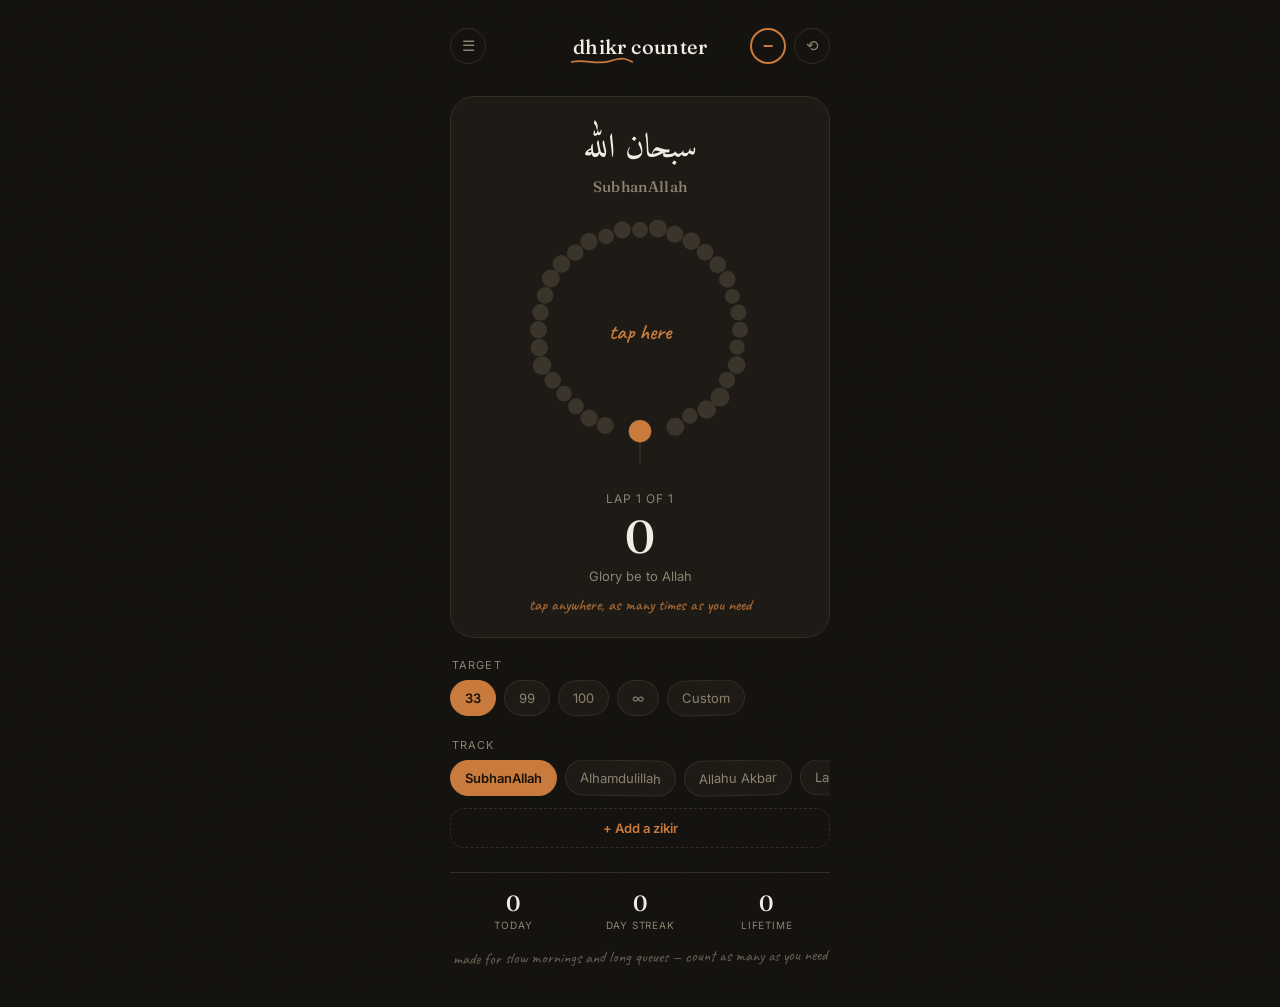
==== commit 89c2f60f: "files outside js" ====
--- a/index.html
+++ b/index.html
@@ -27,8 +27,34 @@
     </svg>
     <div class="grain" style="filter: url(#noise); background: #000"></div>
 
+    <div class="nav-overlay" id="navOverlay"></div>
+    <nav class="nav-drawer" id="navDrawer" aria-label="Main navigation">
+      <div class="nav-drawer-header">
+        <span class="nav-drawer-title">Menu</span>
+        <button id="navClose" class="nav-close" aria-label="Close navigation">
+          ×
+        </button>
+      </div>
+      <a href="index.html" class="nav-link active">Dhikr Counter</a>
+      <a href="adhkar.html" class="nav-link">Adhkar</a>
+      <a href="quran.html" class="nav-link">Quran</a>
+      <a href="hadeeth.html" class="nav-link">Hadeeth</a>
+      <a href="99-names.html" class="nav-link">99 Names</a>
+    </nav>
+
     <div class="app">
       <header>
+        <div class="header-start">
+          <button
+            id="menuBtn"
+            class="icon-btn"
+            title="Open menu"
+            aria-label="Open navigation menu"
+            aria-expanded="false"
+          >
+            ☰
+          </button>
+        </div>
         <div class="wordmark">
           <span class="word"
             >dhikr<svg
@@ -61,6 +87,8 @@
         </div>
       </header>
 
+      <div class="weather-line" id="weatherLine" aria-live="polite"></div>
+
       <div
         class="phrase-card"
         id="tapZone"
@@ -74,13 +102,7 @@
 
         <div class="necklace-wrap">
           <svg id="necklace" viewBox="0 0 320 300"></svg>
-          <div class="margin-note" id="marginNote">
-            start here
-            <svg class="note-arrow" viewBox="0 0 40 40" aria-hidden="true">
-              <path d="M4 4 C 10 14, 14 22, 22 30" />
-              <path d="M14 27 L22 30 L20 21" />
-            </svg>
-          </div>
+          <div class="margin-note" id="marginNote">tap here</div>
         </div>
 
         <div class="lap-info" id="lapInfo">Lap 1</div>
@@ -113,7 +135,14 @@
         <div class="stat">
           <span id="statStreak">0</span><label>Day streak</label>
         </div>
-        <div class="stat">
+        <div
+          class="stat clickable"
+          id="lifetimeStat"
+          role="button"
+          tabindex="0"
+          title="Reset lifetime count"
+          aria-label="Reset lifetime count"
+        >
           <span id="statLifetime">0</span><label>Lifetime</label>
         </div>
       </div>
@@ -175,6 +204,7 @@
       </div>
     </div>
 
-    <script src="script.js"></script>
+    <script type="module" src="js/nav.js"></script>
+    <script type="module" src="js/main.js"></script>
   </body>
 </html>
--- a/style.css
+++ b/style.css
@@ -61,9 +61,32 @@
       }
 
       header {
-        display: flex;
-        align-items: center;
-        justify-content: space-between;
+        display: grid;
+        grid-template-columns: 1fr auto 1fr;
+        align-items: center;
+      }
+      .header-start {
+        justify-self: start;
+      }
+      .wordmark {
+        justify-self: center;
+      }
+      .header-actions {
+        justify-self: end;
+      }
+
+      .weather-line {
+        font-size: 12px;
+        color: var(--text-muted);
+        letter-spacing: 0.02em;
+        text-align: center;
+        min-height: 0;
+        opacity: 0;
+        transition: opacity 0.5s ease;
+        margin-top: -8px;
+      }
+      .weather-line.visible {
+        opacity: 1;
       }
       .wordmark {
         font-family: "Fraunces", serif;
@@ -130,6 +153,103 @@
         50% {
           transform: scale(1.08);
         }
+      }
+
+      /* Minus button gets its own bolder treatment so it reads clearly
+         as "undo a tap" rather than blending in with the reset icon. */
+      #minusBtn {
+        border: 2px solid var(--accent);
+        color: var(--accent);
+        font-weight: 700;
+        font-size: 18px;
+      }
+      #minusBtn:hover {
+        background: var(--accent-soft);
+        color: var(--text);
+        border-color: var(--accent);
+      }
+
+      /* ============ SIDE NAVIGATION ============ */
+      .nav-overlay {
+        position: fixed;
+        inset: 0;
+        background: rgba(0, 0, 0, 0.55);
+        opacity: 0;
+        pointer-events: none;
+        transition: opacity 0.25s ease;
+        z-index: 40;
+      }
+      .nav-overlay.visible {
+        opacity: 1;
+        pointer-events: auto;
+      }
+      .nav-drawer {
+        position: fixed;
+        top: 0;
+        left: 0;
+        height: 100%;
+        width: 250px;
+        max-width: 78vw;
+        background: var(--surface);
+        border-right: 1px solid var(--border);
+        transform: translateX(-100%);
+        transition: transform 0.3s ease;
+        z-index: 50;
+        display: flex;
+        flex-direction: column;
+        padding: 20px 0;
+      }
+      .nav-drawer.open {
+        transform: translateX(0);
+      }
+      .nav-drawer-header {
+        display: flex;
+        align-items: center;
+        justify-content: space-between;
+        padding: 0 20px 16px;
+        border-bottom: 1px solid var(--border);
+        margin-bottom: 8px;
+      }
+      .nav-drawer-title {
+        font-family: "Fraunces", serif;
+        font-weight: 500;
+        font-size: 17px;
+        color: var(--text);
+      }
+      .nav-close {
+        background: none;
+        border: none;
+        color: var(--text-muted);
+        font-size: 20px;
+        cursor: pointer;
+        line-height: 1;
+        padding: 4px;
+      }
+      .nav-close:hover {
+        color: var(--text);
+      }
+      .nav-link {
+        display: block;
+        padding: 13px 20px;
+        color: var(--text-muted);
+        text-decoration: none;
+        font-family: "Inter", sans-serif;
+        font-size: 15px;
+        letter-spacing: 0.01em;
+        border-left: 3px solid transparent;
+        transition:
+          color 0.15s,
+          background 0.15s,
+          border-color 0.15s;
+      }
+      .nav-link:hover {
+        color: var(--text);
+        background: var(--surface-2);
+      }
+      .nav-link.active {
+        color: var(--accent);
+        border-left-color: var(--accent);
+        background: var(--surface-2);
       }
 
       .phrase-card {
@@ -200,34 +320,32 @@
 
       .margin-note {
         position: absolute;
-        right: -6px;
-        bottom: 14%;
+        top: 46%;
+        left: 50%;
+        transform: translate(-50%, -50%);
         font-family: "Caveat", cursive;
-        font-size: 19px;
+        font-size: 22px;
         font-weight: 600;
         color: var(--accent);
-        transform: rotate(-9deg);
         line-height: 1;
         pointer-events: none;
         transition: opacity 0.5s ease;
-        text-align: right;
+        text-align: center;
+        white-space: nowrap;
+        animation: tapPulse 1.8s ease-in-out infinite;
       }
       .margin-note.gone {
         opacity: 0;
-      }
-      .note-arrow {
-        width: 26px;
-        height: 26px;
-        display: block;
-        margin: 2px 0 0 auto;
-        transform: scaleX(-1) rotate(6deg);
-      }
-      .note-arrow path {
-        stroke: var(--accent);
-        stroke-width: 2;
-        fill: none;
-        stroke-linecap: round;
-        stroke-linejoin: round;
+        animation: none;
+      }
+      @keyframes tapPulse {
+        0%,
+        100% {
+          opacity: 0.75;
+        }
+        50% {
+          opacity: 1;
+        }
       }
       .bead {
         transition: fill 0.18s ease;
@@ -437,6 +555,29 @@
         letter-spacing: 0.08em;
         text-transform: uppercase;
       }
+      .stat.clickable {
+        cursor: pointer;
+        border-radius: 10px;
+        padding: 4px 6px;
+        margin: -4px -6px;
+        transition:
+          background 0.15s,
+          transform 0.15s;
+      }
+      .stat.clickable:hover {
+        background: var(--surface-2);
+      }
+      .stat.clickable:active {
+        transform: scale(0.97);
+      }
+      .stat.clickable.pending span {
+        color: var(--danger);
+        animation: pulse 1s ease-in-out infinite;
+      }
+      .stat.clickable.pending label::after {
+        content: " — tap to confirm";
+        color: var(--danger);
+      }
 
       .section-label {
         font-size: 11px;
@@ -553,4 +694,82 @@
         overflow: hidden;
         clip: rect(0, 0, 0, 0);
         white-space: nowrap;
+      }
+
+      /* ============ SHARED PAGE SHELL (non-counter pages) ============ */
+      .page-title {
+        font-family: "Fraunces", serif;
+        font-weight: 500;
+        font-size: 26px;
+        text-align: center;
+        margin: 4px 0 2px;
+      }
+      .page-sub {
+        font-size: 13px;
+        color: var(--text-muted);
+        text-align: center;
+        margin-bottom: 8px;
+      }
+      .placeholder-card {
+        background: var(--surface);
+        border: 1px solid var(--border);
+        border-radius: 24px;
+        padding: 44px 24px;
+        text-align: center;
+        display: flex;
+        flex-direction: column;
+        align-items: center;
+        gap: 10px;
+      }
+      .placeholder-card .glyph {
+        font-size: 30px;
+        opacity: 0.7;
+      }
+      .placeholder-card p {
+        color: var(--text-muted);
+        font-size: 14px;
+        max-width: 280px;
+        line-height: 1.5;
+        margin: 0;
+      }
+
+      .names-grid {
+        display: grid;
+        grid-template-columns: 1fr 1fr;
+        gap: 10px;
+      }
+      @media (min-width: 480px) {
+        .names-grid {
+          grid-template-columns: 1fr 1fr 1fr;
+        }
+      }
+      .name-card {
+        background: var(--surface);
+        border: 1px solid var(--border);
+        border-radius: 14px;
+        padding: 14px 10px;
+        text-align: center;
+        display: flex;
+        flex-direction: column;
+        gap: 3px;
+      }
+      .name-card .num {
+        font-size: 10px;
+        color: var(--text-muted);
+        letter-spacing: 0.06em;
+      }
+      .name-card .arabic-name {
+        font-family: "Amiri", serif;
+        font-size: 21px;
+        direction: rtl;
+      }
+      .name-card .translit-name {
+        font-family: "Fraunces", serif;
+        font-weight: 500;
+        font-size: 13px;
+      }
+      .name-card .meaning-name {
+        font-size: 11px;
+        color: var(--text-muted);
+        line-height: 1.3;
       }
